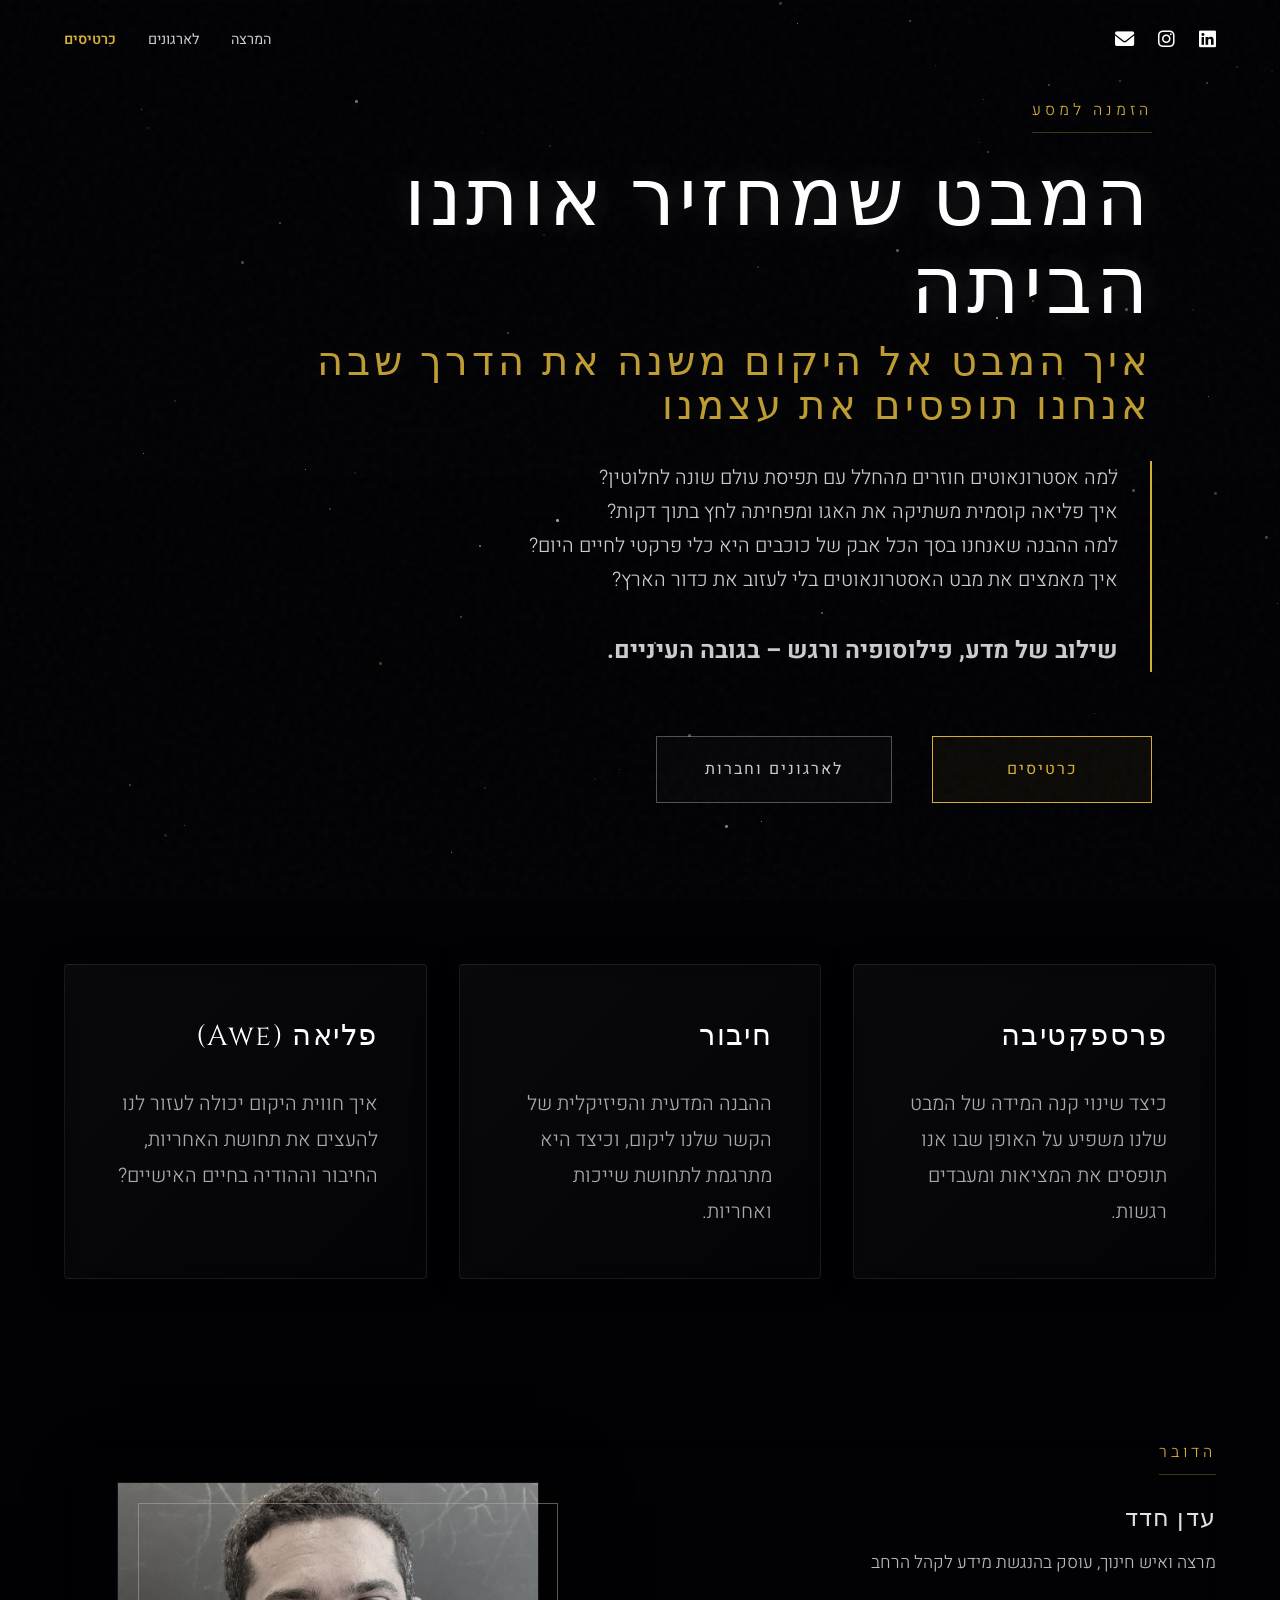
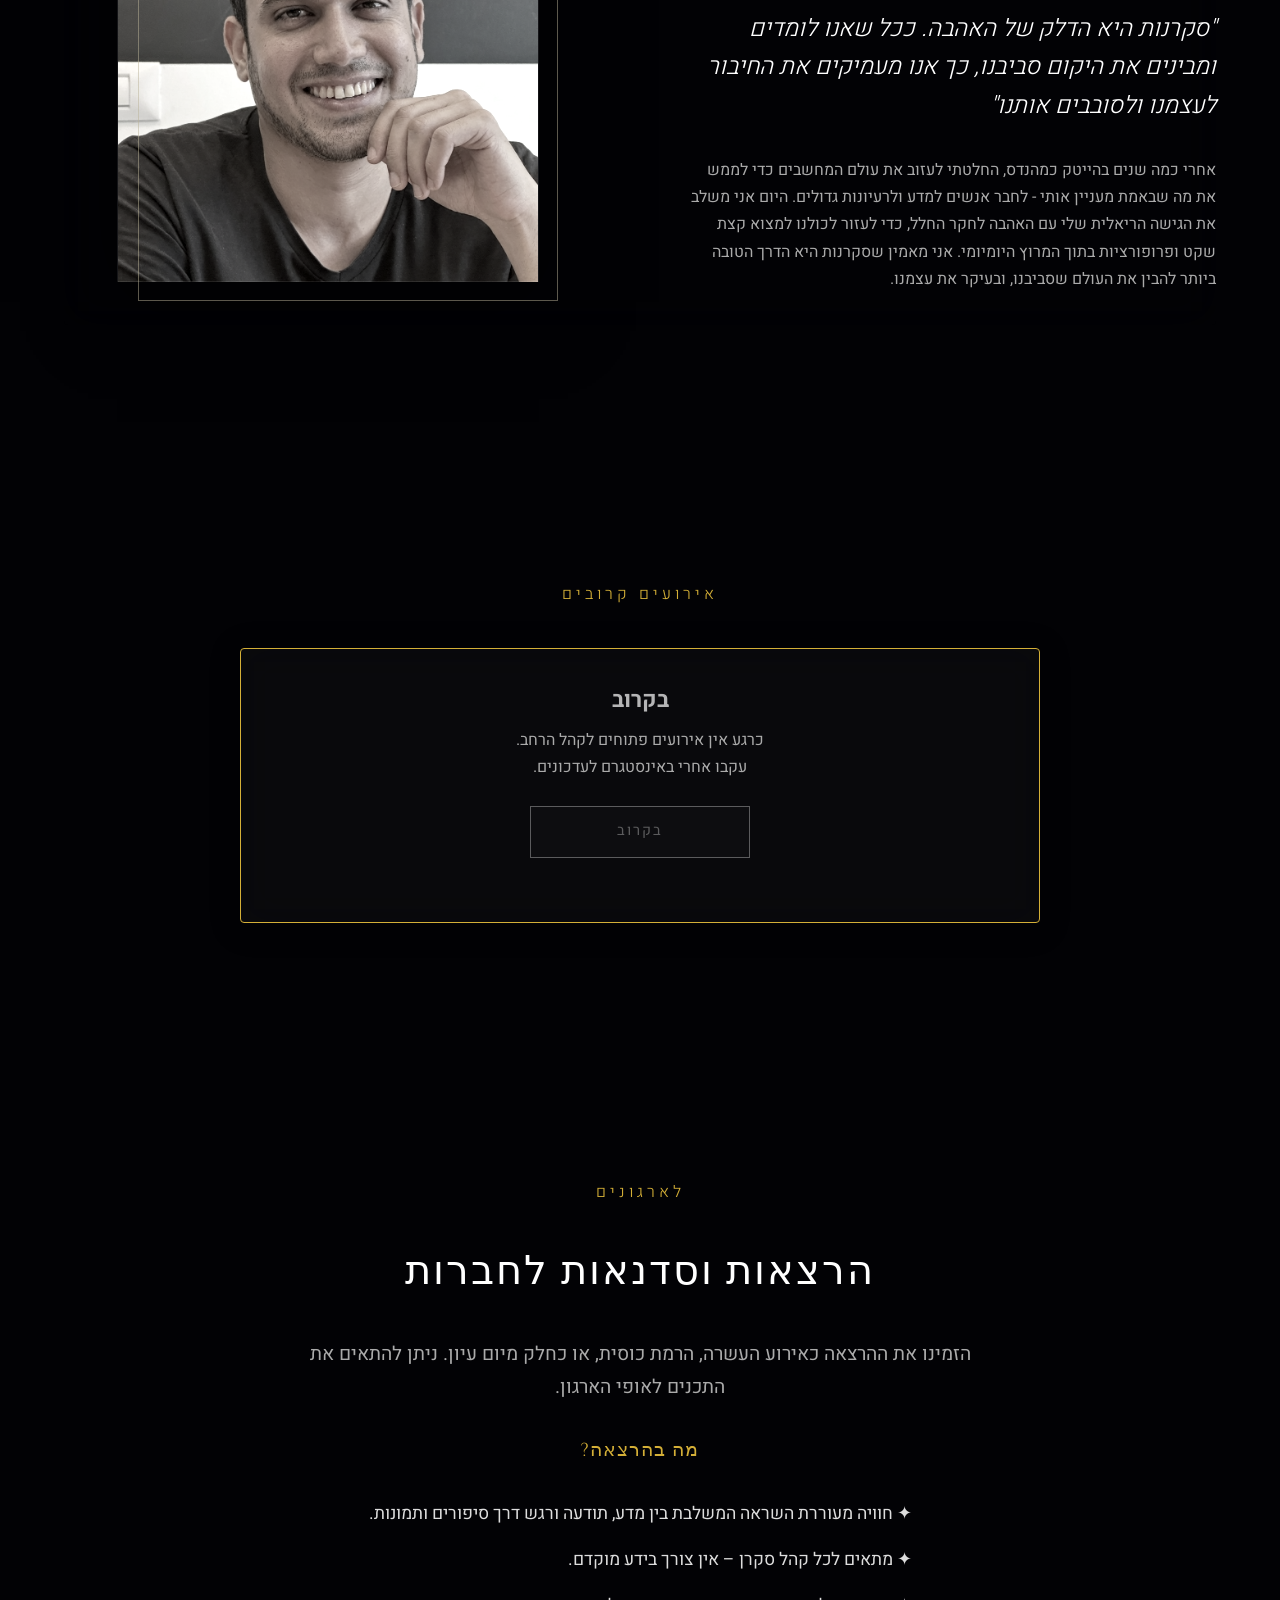
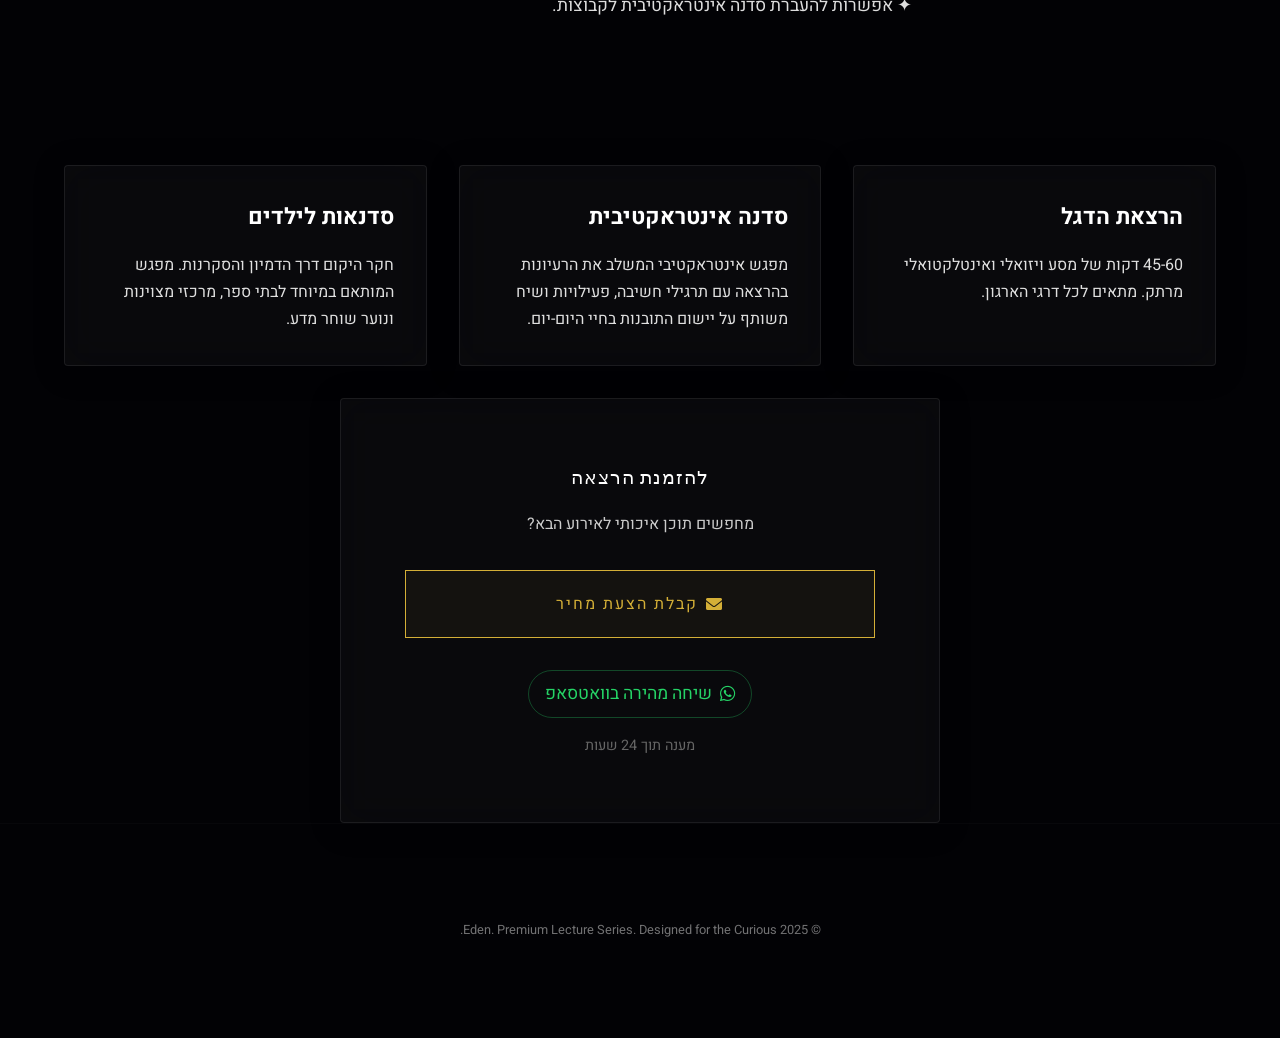
==== index.html @ 157f0e7b "Remove unused staggered animation CSS" ====
<!DOCTYPE html>
<html lang="he" dir="rtl">

<head>
    <meta charset="UTF-8">
    <meta name="viewport" content="width=device-width, initial-scale=1.0">
    <meta name="description"
        content="המבט שמחזיר אותנו הביתה - הרצאה סוחפת מאת עדן חדד המשלבת אסטרופיזיקה, פילוסופיה, פסיכולוגיה ורגש. מסע לתוך המבנים הגדולים של היקום להבנת הנפש האנושית.">
    <title>המבט שמחזיר אותנו הביתה | מסע בעקבות הזווית הקוסמית</title>

    <!-- SEO & Social Meta Tags -->
    <meta name="keywords"
        content="אסטרופיזיקה, פילוסופיה, פסיכולוגיה, עדן חדד, הרצאות השראה, סדנאות למנהלים, משמעות, פרספקטיבה, יום עיון, הרצאות לארגונים">
    <meta name="author" content="Eden Hadad">

    <!-- Open Graph / Facebook -->
    <meta property="og:type" content="website">
    <meta property="og:url" content="https://edenhadad.com/">
    <meta property="og:title" content="המבט שמחזיר אותנו הביתה | עדן חדד">
    <meta property="og:description"
        content="הרצאה סוחפת המשלבת אסטרופיזיקה, פילוסופיה ופסיכולוגיה. מסע לתוך המבנים הגדולים של היקום להבנת הנפש האנושית.">
    <meta property="og:image" content="assets/images/speaker_eden_edited.png">
    <meta property="og:locale" content="he_IL">

    <!-- Twitter -->
    <meta property="twitter:card" content="summary_large_image">
    <meta property="twitter:title" content="המבט שמחזיר אותנו הביתה | עדן חדד">
    <meta property="twitter:description" content="הרצאה סוחפת המשלבת אסטרופיזיקה, מאת עדן חדד.">
    <meta property="twitter:image" content="assets/images/speaker_eden_edited.png">

    <link rel="preconnect" href="https://fonts.googleapis.com">
    <link rel="preconnect" href="https://fonts.gstatic.com" crossorigin>
    <link
        href="https://fonts.googleapis.com/css2?family=Cinzel:wght@400;600&family=Heebo:wght@100;300;400;700&display=swap"
        rel="stylesheet">
    <link rel="stylesheet" href="https://cdnjs.cloudflare.com/ajax/libs/font-awesome/6.0.0/css/all.min.css">

    <style>
        :root {
            --bg-deep: #020205;
            --glass-bg: rgba(255, 255, 255, 0.03);
            --glass-border: rgba(255, 255, 255, 0.08);
            --text-main: #E0E0E0;
            --accent-gold: #D4AF37;
            --accent-glow: rgba(212, 175, 55, 0.4);
            --blue-glow: rgba(0, 100, 255, 0.1);
        }

        * {
            margin: 0;
            padding: 0;
            box-sizing: border-box;
        }

        html {
            scroll-behavior: smooth;
            max-width: 100%;
            overflow-x: hidden;
        }

        body {
            background-color: var(--bg-deep);
            color: var(--text-main);
            font-family: 'Heebo', sans-serif;
            overflow-x: hidden;
            line-height: 1.7;
            direction: rtl;
            max-width: 100%;
        }

        /* --- IMMERSIVE BACKGROUND & EFFECTS --- */
        #canvas-bg {
            position: fixed;
            top: 0;
            left: 0;
            width: 100%;
            height: 100%;
            z-index: -2;
            background: var(--bg-deep);
        }

        .overlay-gradient {
            position: fixed;
            top: 0;
            left: 0;
            width: 100%;
            height: 100%;
            background: linear-gradient(180deg, rgba(0, 0, 0, 0) 0%, rgba(2, 2, 5, 0.95) 100%);
            z-index: -1;
            pointer-events: none;
        }

        .noise-overlay {
            position: fixed;
            top: 0;
            left: 0;
            width: 100%;
            height: 100%;
            pointer-events: none;
            z-index: 1000;
            opacity: 0.03;
            background-image: url("data:image/svg+xml,%3Csvg viewBox='0 0 200 200' xmlns='http://www.w3.org/2000/svg'%3E%3Cfilter id='noiseFilter'%3E%3CfeTurbulence type='fractalNoise' baseFrequency='0.65' numOctaves='3' stitchTiles='stitch'/%3E%3C/filter%3E%3Crect width='100%25' height='100%25' filter='url(%23noiseFilter)'/%3E%3C/svg%3E");
        }

        /* --- TYPOGRAPHY --- */
        h1,
        h2,
        h3 {
            font-family: 'Cinzel', serif;
            font-weight: 400;
            letter-spacing: 0.05em;
        }

        h1 {
            font-size: 5rem;
            line-height: 1.1;
            margin-bottom: 2rem;
            color: #fff;
            text-shadow: 0 0 30px rgba(255, 255, 255, 0.15);
        }

        .subtitle {
            font-family: 'Heebo', sans-serif;
            font-weight: 300;
            letter-spacing: 4px;
            color: var(--accent-gold);
            text-transform: uppercase;
            font-size: 1rem;
            margin-bottom: 1.5rem;
            display: inline-block;
            border-bottom: 1px solid rgba(212, 175, 55, 0.3);
            padding-bottom: 0.5rem;
        }

        /* --- LAYOUT UTILS --- */
        .container {
            max-width: 1400px;
            margin: 0 auto;
            padding: 0 4rem;
        }

        section {
            padding: 8rem 0;
            position: relative;
        }

        /* --- ANIMATIONS --- */
        .reveal {
            opacity: 0;
            transform: translateY(50px);
            transition: all 1s cubic-bezier(0.16, 1, 0.3, 1);
        }

        .reveal.active {
            opacity: 1;
            transform: translateY(0);
        }

        /* --- GLASSMORPHISM COMPONENTS --- */
        .glass-card {
            background: var(--glass-bg);
            backdrop-filter: blur(20px);
            -webkit-backdrop-filter: blur(20px);
            border: 1px solid var(--glass-border);
            border-radius: 4px;
            padding: 4rem;
            box-shadow: 0 4px 30px rgba(0, 0, 0, 0.3);
            transition: transform 0.6s cubic-bezier(0.16, 1, 0.3, 1), box-shadow 0.6s ease;
        }

        .glass-card:hover {
            transform: translateY(-5px);
            box-shadow: 0 20px 60px rgba(0, 0, 0, 0.5);
            border-color: rgba(255, 255, 255, 0.2);
        }

        /* --- HERO SECTION --- */
        header {
            height: 100vh;
            display: flex;
            align-items: center;
            justify-content: flex-start;
            position: relative;
        }

        .hero-content {
            max-width: 900px;
            z-index: 2;
            padding-right: 4rem;
            opacity: 0;
            animation: heroReveal 2s cubic-bezier(0.16, 1, 0.3, 1) forwards 0.5s;
        }

        .hero-desc {
            font-size: 1.25rem;
            font-weight: 300;
            color: #ccc;
            margin-bottom: 4rem;
            max-width: 700px;
            border-right: 2px solid var(--accent-gold);
            padding-right: 2rem;
        }

        .btn-glow {
            padding: 1.2rem 3rem;
            background: rgba(212, 175, 55, 0.05);
            border: 1px solid var(--accent-gold);
            color: var(--accent-gold);
            font-size: 1rem;
            text-transform: uppercase;
            letter-spacing: 2px;
            cursor: pointer;
            text-decoration: none;
            transition: all 0.4s ease;
            position: relative;
            overflow: hidden;
            display: inline-flex;
            align-items: center;
            justify-content: center;
            min-width: 220px;
            text-align: center;
            margin-left: 1rem;
        }

        .btn-glow:last-child {
            margin-left: 0;
        }

        .btn-glow::before {
            content: '';
            position: absolute;
            top: 0;
            left: -100%;
            width: 100%;
            height: 100%;
            background: linear-gradient(90deg, transparent, rgba(212, 175, 55, 0.4), transparent);
            transition: 0.5s;
        }

        .btn-glow:hover::before {
            left: 100%;
        }

        .btn-glow:hover {
            box-shadow: 0 0 30px var(--accent-glow);
            background: rgba(212, 175, 55, 0.15);
            color: #fff;
        }

        .btn-secondary {
            border-color: rgba(255, 255, 255, 0.3);
            color: #ccc;
            background: rgba(255, 255, 255, 0.02);
        }

        .btn-secondary:hover {
            border-color: #fff;
            box-shadow: 0 0 30px rgba(255, 255, 255, 0.2);
            background: rgba(255, 255, 255, 0.08);
        }

        .hero-actions {
            display: flex;
            gap: 1.5rem;
            margin-top: 2rem;
            flex-wrap: wrap;
        }

        /* --- CONCEPT SECTION --- */
        .concept-grid {
            display: grid;
            grid-template-columns: repeat(3, 1fr);
            gap: 4rem;
            margin-top: 4rem;
        }

        .concept-card {
            background: linear-gradient(135deg, rgba(255, 255, 255, 0.03), rgba(255, 255, 255, 0.01));
            border-top: 1px solid rgba(255, 255, 255, 0.1);
            padding: 3rem;
            position: relative;
        }

        .concept-card h3 {
            font-size: 1.8rem;
            margin-bottom: 1.5rem;
            color: #fff;
        }

        .concept-card p {
            font-size: 1.25rem;
            color: #aaa;
            font-weight: 300;
            line-height: 1.8;
        }

        .concept-num {
            position: absolute;
            top: -2rem;
            right: 2rem;
            font-family: 'Cinzel', serif;
            font-size: 4rem;
            color: rgba(255, 255, 255, 0.05);
        }

        /* --- SPEAKER SECTION --- */
        .speaker-editorial {
            display: grid;
            grid-template-columns: 1fr 1fr;
            gap: 6rem;
            align-items: center;
        }



        .speaker-bio-highlight {
            font-size: 1.5rem;
            font-weight: 300;
            color: #fff;
            margin-bottom: 2rem;
            line-height: 1.6;
            font-style: italic;
        }

        .speaker-image-frame {
            height: 400px;
            width: 80%;
            margin: 0 auto;
            background: url('assets/images/speaker_eden.jpg') top center/cover no-repeat;
            border: 1px solid var(--glass-border);
            position: relative;
            box-shadow: 0 20px 80px rgba(0, 0, 0, 0.6);
            filter: grayscale(80%) contrast(110%);
            transition: filter 0.5s ease;
        }

        .speaker-image-frame:hover {
            filter: grayscale(0%) contrast(100%);
        }

        /* Overlay frame for speaker */
        .speaker-image-frame::after {
            content: '';
            position: absolute;
            top: 20px;
            left: 20px;
            right: -20px;
            bottom: -20px;
            border: 1px solid var(--accent-gold);
            z-index: -1;
            opacity: 0.5;
            transition: all 0.5s ease;
        }

        .speaker-image-frame:hover::after {
            top: 10px;
            left: 10px;
            right: -10px;
            bottom: -10px;
            opacity: 1;
        }

        /* --- TICKETS --- */
        .ticket-row {
            display: flex;
            justify-content: space-between;
            align-items: center;
            padding: 2rem 0;
            border-bottom: 1px solid rgba(255, 255, 255, 0.05);
            transition: 0.3s;
        }

        .ticket-row:hover {
            background: rgba(255, 255, 255, 0.02);
            padding-right: 2rem;
        }

        .ticket-label {
            font-size: 0.9rem;
            color: #aaa;
            text-transform: uppercase;
            letter-spacing: 2px;
            cursor: pointer;
        }

        .ticket-value {
            font-size: 1.5rem;
            color: #fff;
            font-family: 'Cinzel', serif;
        }

        .whatsapp-link {
            color: #25D366;
            font-size: 1.1rem;
            text-decoration: none;
            display: inline-flex;
            align-items: center;
            gap: 0.5rem;
            margin-top: 1rem;
            padding: 0.5rem 1rem;
            border: 1px solid rgba(37, 211, 102, 0.3);
            border-radius: 50px;
            transition: 0.3s;
        }

        .whatsapp-link:hover {
            background: rgba(37, 211, 102, 0.1);
            border-color: #25D366;
        }

        /* --- FOOTER --- */
        footer {
            text-align: center;
            padding: 6rem 0;
            opacity: 0.5;
            font-size: 0.8rem;
            border-top: 1px solid rgba(255, 255, 255, 0.05);
        }

        /* --- RESPONSIVE --- */

        /* Tablet */
        @media (max-width: 1024px) {
            h1 {
                font-size: 3.5rem;
            }

            .concept-grid {
                grid-template-columns: repeat(2, 1fr);
                gap: 2rem;
            }

            .speaker-editorial {
                gap: 3rem;
            }
        }

        /* Mobile */
        @media (max-width: 768px) {
            h1 {
                font-size: 2.2rem;
            }

            h2 {
                font-size: 1.5rem;
            }

            h3 {
                font-size: 1.2rem;
            }

            .container {
                padding: 0 1.25rem;
            }

            section {
                padding: 4rem 0;
            }

            .concept-grid {
                grid-template-columns: 1fr;
                gap: 1rem;
            }

            .concept-card {
                padding: 2rem 1.5rem;
            }

            .concept-card p {
                font-size: 1rem;
            }

            .concept-num {
                font-size: 2.5rem;
                top: -1rem;
                right: 1rem;
            }

            .speaker-editorial {
                grid-template-columns: 1fr;
                gap: 1.5rem;
            }

            .speaker-text {
                order: 1;
                text-align: center;
            }

            .speaker-bio-highlight {
                font-size: 1.2rem;
            }

            header {
                justify-content: center;
                text-align: center;
                padding: 1rem;
            }

            .hero-content {
                padding-right: 0;
                text-align: center;
            }

            .hero-desc {
                border-right: none;
                padding-right: 0;
                margin: 0 auto 1.5rem auto;
                font-size: 1.1rem;
            }

            .hero-actions {
                justify-content: center;
            }

            .speaker-image-frame {
                height: 350px;
                margin-top: 1.5rem;
                width: 100%;
            }

            .speaker-image-frame::after {
                right: -10px;
                bottom: -10px;
                top: 10px;
                left: 10px;
            }

            /* Ticket section mobile */
            .ticket-row {
                flex-direction: column;
                align-items: flex-start;
                gap: 1rem;
                text-align: right;
                padding: 1.5rem 0;
            }

            .ticket-row:hover {
                padding-right: 0;
            }

            .ticket-value {
                font-size: 1.2rem;
            }

            /* Buttons touch-friendly */
            .btn-glow {
                padding: 1rem 2rem;
                font-size: 0.9rem;
                min-height: 48px;
                width: 100%;
                text-align: center;
                margin: 0;
            }

            .hero-actions {
                flex-direction: column;
                width: 100%;
            }

            footer {
                padding: 3rem 0;
            }

            #canvas-bg {
                min-width: unset !important;
            }

            /* Navbar Mobile Styles (Single Row, Words Left) */
            #navbar,
            #navbar.nav-scrolled {
                padding: 0.5rem 1rem !important;
                flex-direction: row !important;
                justify-content: space-between !important;
                align-items: center !important;
                height: auto !important;
                gap: 0.5rem !important;
            }

            .social-nav {
                display: flex;
                justify-content: flex-start !important;
                /* Right in RTL */
                padding-right: 0 !important;
                width: auto !important;
                gap: 0.8rem !important;
                margin-bottom: 0;
            }

            .social-nav a {
                font-size: 1rem !important;
            }

            .nav-links {
                display: flex;
                justify-content: flex-end !important;
                /* Left in RTL */
                width: auto !important;
                gap: 0.8rem !important;
            }

            .nav-links a {
                font-size: 0.85rem !important;
            }
        }

        /* Small mobile */
        @media (max-width: 480px) {
            h1 {
                font-size: 1.8rem;
            }

            .container {
                padding: 0 1rem;
            }

            .concept-card {
                padding: 1.5rem 1rem;
            }

            .speaker-image-frame {
                height: 280px;
            }
        }

        @keyframes heroReveal {
            from {
                opacity: 0;
                transform: translateY(30px);
            }

            to {
                opacity: 1;
                transform: translateY(0);
            }
        }
    </style>
</head>

<body>
    <div id="canvas-bg"></div>
    <div class="overlay-gradient"></div>
    <div class="noise-overlay"></div>

    <nav id="navbar"
        style="position: fixed; top: 0; left: 0; width: 100%; padding: 1.5rem 4rem; z-index: 1000; transition: 0.4s; display: flex; justify-content: space-between; align-items: center;">
        <div class="social-nav" style="display: flex; gap: 1.5rem;">
            <a href="https://www.linkedin.com/in/eden-hadad-70/" target="_blank"
                style="color: #fff; font-size: 1.2rem; transition: 0.3s;"><i class="fab fa-linkedin"></i></a>
            <a href="https://www.instagram.com/eden_hadad70/" target="_blank"
                style="color: #fff; font-size: 1.2rem; transition: 0.3s;"><i class="fab fa-instagram"></i></a>
            <a href="mailto:edenhadad70@gmail.com" style="color: #fff; font-size: 1.2rem; transition: 0.3s;"><i
                    class="fas fa-envelope"></i></a>
        </div>
        <div class="nav-links" style="display: flex; gap: 2rem;">
            <a href="#speaker"
                style="color: #ccc; text-decoration: none; font-size: 0.9rem; transition: 0.3s;">המרצה</a>
            <a href="#business"
                style="color: #ccc; text-decoration: none; font-size: 0.9rem; transition: 0.3s;">לארגונים</a>
            <a href="#tickets"
                style="color: var(--accent-gold); text-decoration: none; font-size: 0.9rem; font-weight: 600; transition: 0.3s;">כרטיסים</a>
        </div>
    </nav>
    <style>
        .nav-scrolled {
            background: rgba(2, 2, 5, 0.9);
            backdrop-filter: blur(10px);
            padding: 1rem 4rem !important;
            border-bottom: 1px solid rgba(255, 255, 255, 0.05);
        }

        nav a:hover {
            color: #fff !important;
        }
    </style>

    <div id="particles"
        style="position: fixed; top: 0; left: 0; width: 100vw; height: 100vh; pointer-events: none; z-index: -1;"></div>

    <div class="container">
        <header>
            <div class="hero-content">
                <span class="subtitle reveal">הזמנה למסע</span>
                <h1 class="reveal" style="transition-delay: 0.2s;">המבט שמחזיר אותנו הביתה<br>
                    <span
                        style="font-size: 0.5em; display:block; margin-top: 0.5rem; color: var(--accent-gold); opacity: 0.9;">
                        איך המבט אל היקום משנה את הדרך שבה אנחנו תופסים את עצמנו
                    </span>
                </h1>
                <p class="hero-desc reveal" style="transition-delay: 0.4s;">
                    למה אסטרונאוטים חוזרים מהחלל עם תפיסת עולם שונה לחלוטין?<br>
                    איך פליאה קוסמית משתיקה את האגו ומפחיתה לחץ בתוך דקות?<br>
                    למה ההבנה שאנחנו בסך הכל אבק של כוכבים היא כלי פרקטי לחיים היום?<br>
                    איך מאמצים את מבט האסטרונאוטים בלי לעזוב את כדור הארץ?
                    <br><br>
                    <strong style="font-size: 1.2em;">שילוב של מדע, פילוסופיה ורגש – בגובה העיניים.</strong>
                </p>
                <div class="hero-actions reveal" style="transition-delay: 0.6s;">
                    <a href="#tickets" class="btn-glow">
                        <span style="display: block;">כרטיסים</span>
                    </a>
                    <a href="#business" class="btn-glow btn-secondary">
                        <span style="display: block;">לארגונים וחברות</span>
                    </a>
                </div>
            </div>
        </header>

        <!-- SOCIAL PROOF SECTION (Hidden) -->
        <div class="reveal"
            style="display: none; text-align: center; margin-bottom: 2rem; opacity: 0.6; margin-top: -1rem;">
            <p
                style="font-size: 0.9rem; letter-spacing: 2px; text-transform: uppercase; margin-bottom: 1.5rem; color: #888;">
                ההרצאה נבחרה ע״י הארגונים המובילים בישראל
            </p>
            <div style="display: flex; justify-content: center; gap: 3rem; flex-wrap: wrap; filter: grayscale(100%);">
                <!-- Placeholders for logos -->
                <span style="font-family: 'Cinzel'; font-size: 1.5rem; color: #666;">GOOGLE</span>
                <span style="font-family: 'Cinzel'; font-size: 1.5rem; color: #666;">MICROSOFT</span>
                <span style="font-family: 'Cinzel'; font-size: 1.5rem; color: #666;">INTEL</span>
                <span style="font-family: 'Cinzel'; font-size: 1.5rem; color: #666;">WEIZMANN INST.</span>
            </div>
        </div>

        <div class="concept-grid reveal" style="gap: 2rem; margin-bottom: 2rem; text-align: right;">
            <div class="concept-card glass-card">
                <h3>פרספקטיבה</h3>
                <p>כיצד שינוי קנה המידה של המבט שלנו משפיע על האופן שבו אנו תופסים את המציאות ומעבדים רגשות.</p>
            </div>
            <div class="concept-card glass-card" style="transition-delay: 0.2s;">
                <h3>חיבור</h3>
                <p>ההבנה המדעית והפיזיקלית של הקשר שלנו ליקום, וכיצד היא מתרגמת לתחושת שייכות ואחריות.</p>
            </div>
            <div class="concept-card glass-card" style="transition-delay: 0.4s;">
                <h3>פליאה (Awe)</h3>
                <p>איך חווית היקום יכולה לעזור לנו להעצים את תחושת האחריות, החיבור וההודיה בחיים האישיים?</p>
            </div>
        </div>

        <section id="speaker">
            <div class="speaker-editorial glass-card reveal"
                style="padding: 0; background: transparent; border: none; box-shadow: none;">
                <div class="speaker-text">
                    <span class="subtitle">הדובר</span>
                    <h2>עדן חדד</h2>
                    <p
                        style="color: #bbb; font-size: 1.1rem; margin-top: 0.5rem; margin-bottom: 2rem; font-weight: 300;">
                        מרצה ואיש חינוך, עוסק בהנגשת מידע לקהל הרחב</p>
                    <p class="speaker-bio-highlight">
                        "סקרנות היא הדלק של האהבה. ככל שאנו לומדים ומבינים את היקום סביבנו, כך אנו מעמיקים את החיבור
                        לעצמנו ולסובבים אותנו"
                    </p>
                    <p style="color: #aaa; margin-bottom: 2rem;">
                        אחרי כמה שנים בהייטק כמהנדס, החלטתי לעזוב את עולם המחשבים כדי לממש את מה שבאמת מעניין אותי -
                        לחבר אנשים למדע ולרעיונות גדולים.

                        היום אני משלב את הגישה הריאלית שלי עם האהבה לחקר החלל, כדי לעזור לכולנו למצוא קצת שקט
                        ופרופורציות בתוך המרוץ היומיומי. אני מאמין שסקרנות היא הדרך הטובה ביותר להבין את העולם שסביבנו,
                        ובעיקר את עצמנו.
                    </p>
                </div>
                <div class="speaker-image-frame reveal"
                    style="background-image: url('assets/images/speaker_eden_edited.png');"></div>
            </div>
        </section>

        <section id="tickets">
            <div style="max-width: 800px; margin: 0 auto;">
                <h2 class="subtitle reveal"
                    style="text-align: center; display: block; border: none; margin-bottom: 2rem;">אירועים קרובים</h2>

                <div class="glass-card reveal" style="padding: 2rem; border-color: var(--accent-gold);">
                    <!-- Event Payload -->
                    <div style="margin-bottom: 2rem; text-align: center;">
                        <h4 style="color: #fff; font-size: 1.4rem; margin-bottom: 0.5rem; opacity: 0.7;">בקרוב</h4>
                        <p style="color: #aaa; font-size: 1rem; margin-bottom: 1.5rem;">
                            כרגע אין אירועים פתוחים לקהל הרחב.
                            <br>עקבו אחרי באינסטגרם לעדכונים.
                        </p>
                        <div class="btn-glow"
                            style="font-size: 0.9rem; padding: 0.8rem 2.5rem; margin: 0; opacity: 0.5; cursor: not-allowed; filter: grayscale(1);">
                            בקרוב
                        </div>
                    </div>
                </div>
            </div>
        </section>

        <section id="business">
            <div style="max-width: 900px; margin: 0 auto; text-align: center;">
                <h2 class="subtitle reveal" style="display: inline-block; border: none;">לארגונים</h2>
                <h3 class="reveal" style="color: #fff; font-size: 2.5rem; margin-bottom: 2rem;">הרצאות וסדנאות לחברות
                </h3>
                <p class="reveal"
                    style="color: #aaa; font-size: 1.2rem; margin-bottom: 2rem; max-width: 700px; margin-left: auto; margin-right: auto;">
                    הזמינו את ההרצאה כאירוע העשרה, הרמת כוסית, או כחלק מיום עיון.
                    ניתן להתאים את התכנים לאופי הארגון.
                </p>

                <div class="reveal"
                    style="margin-top: 1.5rem; text-align: center; max-width: 800px; margin-left: auto; margin-right: auto;">
                    <h3 style="color: var(--accent-gold); margin-bottom: 2rem;">מה בהרצאה?</h3>
                    <ul style="list-style: none; text-align: right; display: inline-block;">
                        <li style="margin-bottom: 1rem; font-size: 1.1rem; color: #ddd;">✦ חוויה מעוררת השראה המשלבת
                            בין מדע, תודעה ורגש דרך סיפורים ותמונות.</li>
                        <li style="margin-bottom: 1rem; font-size: 1.1rem; color: #ddd;">✦ מתאים לכל קהל סקרן – אין
                            צורך בידע מוקדם.</li>
                        <li style="margin-bottom: 1rem; font-size: 1.1rem; color: #ddd;">✦ אפשרות להעברת סדנה
                            אינטראקטיבית לקבוצות.</li>
                    </ul>
                </div>
        </section>

        <div class="concept-grid reveal" style="margin-top: 0; gap: 2rem; text-align: right;">
            <div class="glass-card" style="padding: 2rem;">
                <h4 style="color: #fff; font-size: 1.4rem; margin-bottom: 1rem;">הרצאת הדגל</h4>
                <p style="font-size: 1rem;">45-60 דקות של מסע ויזואלי ואינטלקטואלי מרתק. מתאים לכל דרגי הארגון.
                </p>
            </div>
            <div class="glass-card" style="padding: 2rem;">
                <h4 style="color: #fff; font-size: 1.4rem; margin-bottom: 1rem;">סדנה אינטראקטיבית</h4>
                <p style="font-size: 1rem;">מפגש אינטראקטיבי המשלב את הרעיונות בהרצאה עם תרגילי חשיבה, פעילויות ושיח
                    משותף על יישום התובנות בחיי היום-יום.</p>
            </div>
            <div class="glass-card" style="padding: 2rem;">
                <h4 style="color: #fff; font-size: 1.4rem; margin-bottom: 1rem;">סדנאות לילדים</h4>
                <p style="font-size: 1rem;">חקר היקום דרך הדמיון והסקרנות. מפגש המותאם במיוחד לבתי ספר, מרכזי
                    מצוינות ונוער שוחר מדע.</p>
            </div>
        </div>

        <div class="contact-grid reveal"
            style="margin-top: 2rem; display: grid; grid-template-columns: 1fr; gap: 3rem; max-width: 600px; margin-left: auto; margin-right: auto;">
            <div class="glass-card contact-box" style="text-align: center;">
                <h3 style="color: #fff; margin-bottom: 1rem;">להזמנת הרצאה</h3>
                <p style="margin-bottom: 2rem; color: #ccc;">מחפשים תוכן איכותי לאירוע הבא?</p>
                <a href="mailto:edenhadad70@gmail.com?subject=%D7%94%D7%A6%D7%A2%D7%AA%20%D7%9E%D7%97%D7%99%D7%A8%20%D7%9C%D7%94%D7%A8%D7%A6%D7%90%D7%94&body=%D7%94%D7%99%D7%99%20%D7%A2%D7%93%D7%9F%2C%20%D7%90%D7%A9%D7%9E%D7%97%20%D7%9C%D7%A9%D7%9E%D7%95%D7%A2%20%D7%A4%D7%A8%D7%98%D7%99%D7%9D%20%D7%A0%D7%95%D7%A1%D7%A4%D7%99%D7%9D%20%D7%A2%D7%9C%20%D7%94%D7%94%D7%A8%D7%A6%D7%90%D7%94%20%D7%95%D7%9C%D7%91%D7%93%D7%95%D7%A7%20%D7%94%D7%AA%D7%90%D7%9E%D7%94%20%D7%9C%D7%90%D7%99%D7%A8%D7%95%D7%A2%20%D7%A9%D7%90%D7%A0%D7%97%D7%A0%D7%95%20%D7%9E%D7%AA%D7%9B%D7%A0%D7%A0%D7%99%D7%9D."
                    class="btn-glow" style="width: 100%; margin-bottom: 1rem; margin-left: 0;">
                    <i class="fas fa-envelope" style="margin-left: 0.5rem;"></i> קבלת הצעת מחיר
                </a>
                <br>
                <a href="https://wa.me/972549451235" class="whatsapp-link">
                    <i class="fab fa-whatsapp"></i> שיחה מהירה בוואטסאפ
                </a>
                <p style="margin-top: 1rem; font-size: 0.9rem; color: #666;">מענה תוך 24 שעות</p>
            </div>
        </div>
    </div>
    </section>

    <footer>
        &copy; 2025 Eden. Premium Lecture Series. Designed for the Curious.
    </footer>
    </div>

    <script>
        // --- SCROLL ANIMATIONS ---
        const observerOptions = {
            threshold: 0.1,
            rootMargin: "0px"
        };

        const observer = new IntersectionObserver((entries) => {
            entries.forEach(entry => {
                if (entry.isIntersecting) {
                    entry.target.classList.add('active');
                }
            });
        }, observerOptions);

        document.querySelectorAll('.reveal').forEach(el => observer.observe(el));

        // --- OPTIMIZED PARTICLES (Performance Fix) ---
        const particlesContainer = document.getElementById('particles');
        const particleCount = 60; // Reduced slighty for mobile performance

        const particles = [];

        for (let i = 0; i < particleCount; i++) {
            const particle = document.createElement('div');
            const size = Math.random() * 2 + 1;

            // Set initial styles
            Object.assign(particle.style, {
                width: size + 'px',
                height: size + 'px',
                background: Math.random() > 0.9 ? 'rgba(212, 175, 55, 0.8)' : 'rgba(255, 255, 255, 0.8)',
                position: 'absolute',
                left: Math.random() * 100 + '%',
                top: Math.random() * 100 + '%',
                opacity: Math.random() * 0.7 + 0.1,
                borderRadius: '50%',
                willChange: 'transform, opacity'
            });

            particlesContainer.appendChild(particle);

            // Store physics state
            particles.push({
                el: particle,
                y: parseFloat(particle.style.top),
                speed: Math.random() * 0.05 + 0.02, // Slower, smoother
                opacity: parseFloat(particle.style.opacity),
                opacitySpeed: (Math.random() - 0.5) * 0.005
            });
        }

        // Single Animation Loop (Performance optimized)
        function animateParticles() {
            particles.forEach(p => {
                // Move up
                p.y -= p.speed;
                if (p.y < -5) p.y = 105;
                p.el.style.top = p.y + '%';

                // Twinkle
                p.opacity += p.opacitySpeed;
                if (p.opacity > 0.8 || p.opacity < 0.1) p.opacitySpeed *= -1;
                p.el.style.opacity = p.opacity;
            });
            requestAnimationFrame(animateParticles);
        }

        requestAnimationFrame(animateParticles);
    </script>
    <!-- Structured Data (Schema.org) -->
    <script type="application/ld+json">
    {
      "@context": "https://schema.org",
      "@type": "Event",
      "name": "המבט שמחזיר אותנו הביתה - הרצאה",
      "startDate": "2025-02-15T20:30",
      "eventStatus": "https://schema.org/EventScheduled",
      "eventAttendanceMode": "https://schema.org/OfflineEventAttendanceMode",
      "location": {
        "@type": "Place",
        "name": "בית קפה קיוסקו",
        "address": {
          "@type": "PostalAddress",
          "streetAddress": "ידידיה פרנקל 31",
          "addressLocality": "Tel Aviv",
          "addressCountry": "IL"
        }
      },
      "image": [
        "assets/images/speaker_eden_edited.png"
      ],
      "description": "מסע ויזואלי סוחף שיצית בכם מחדש את הסקרנות הילדית. שילוב של מדע, פילוסופיה ורגש – בגובה העיניים.",
      "performer": {
        "@type": "Person",
        "name": "Eden Hadad"
      },
      "offers": {
        "@type": "Offer",
        "url": "https://example.com/tickets",
        "price": "0",
        "priceCurrency": "ILS",
        "availability": "https://schema.org/InStock"
      }
    }
    </script>
</body>

</html>
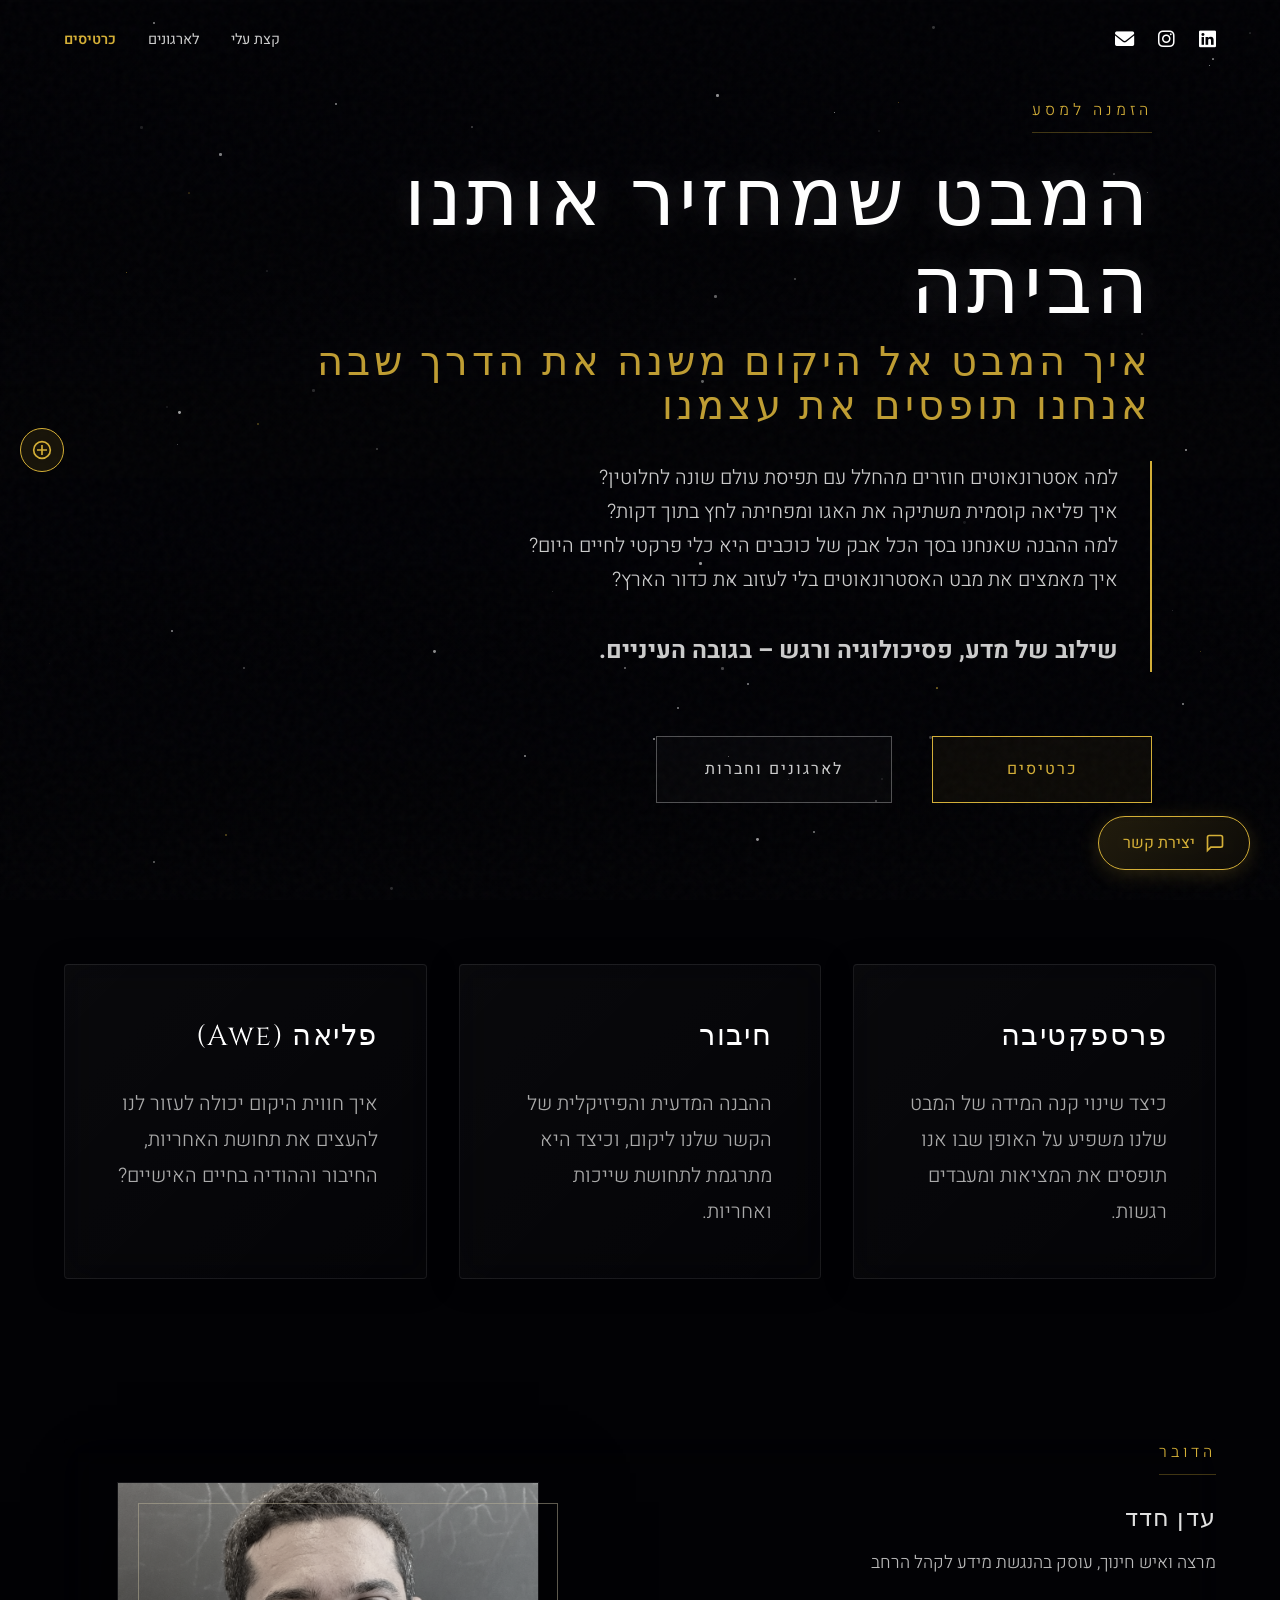
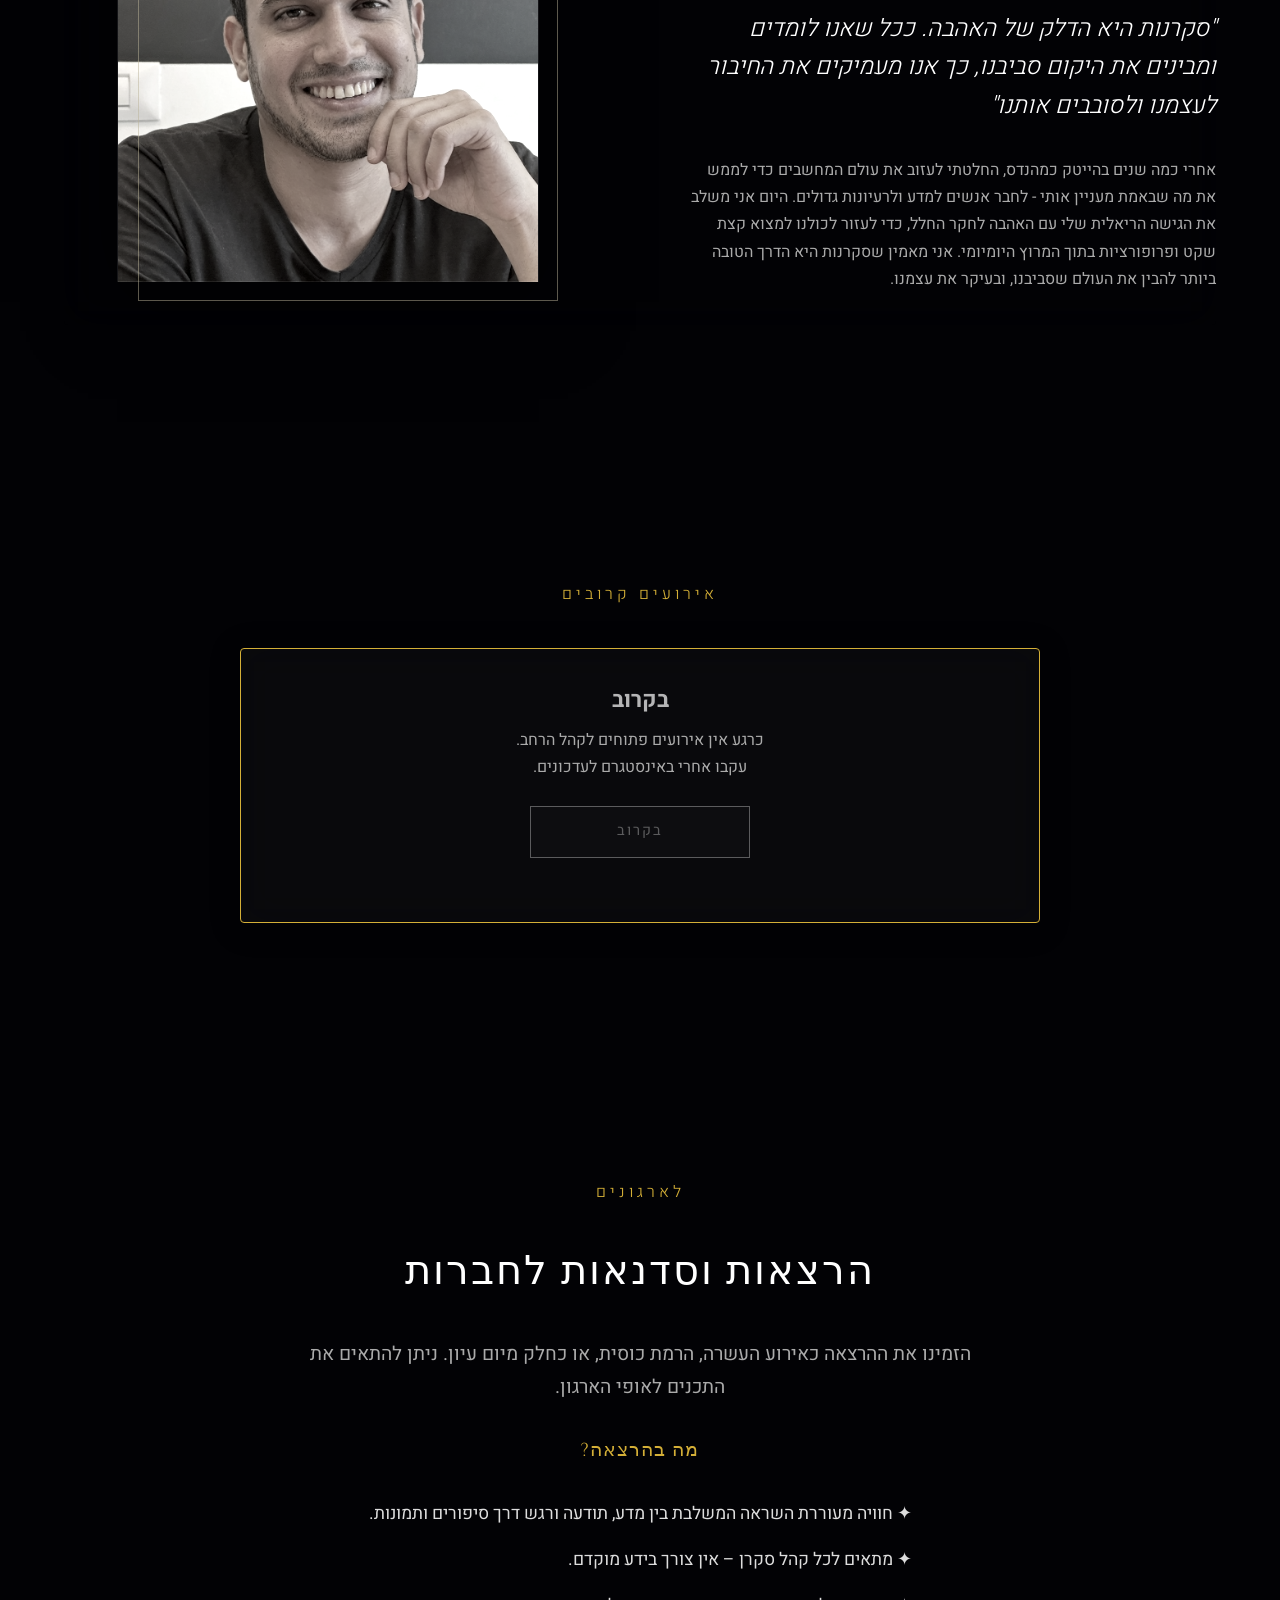
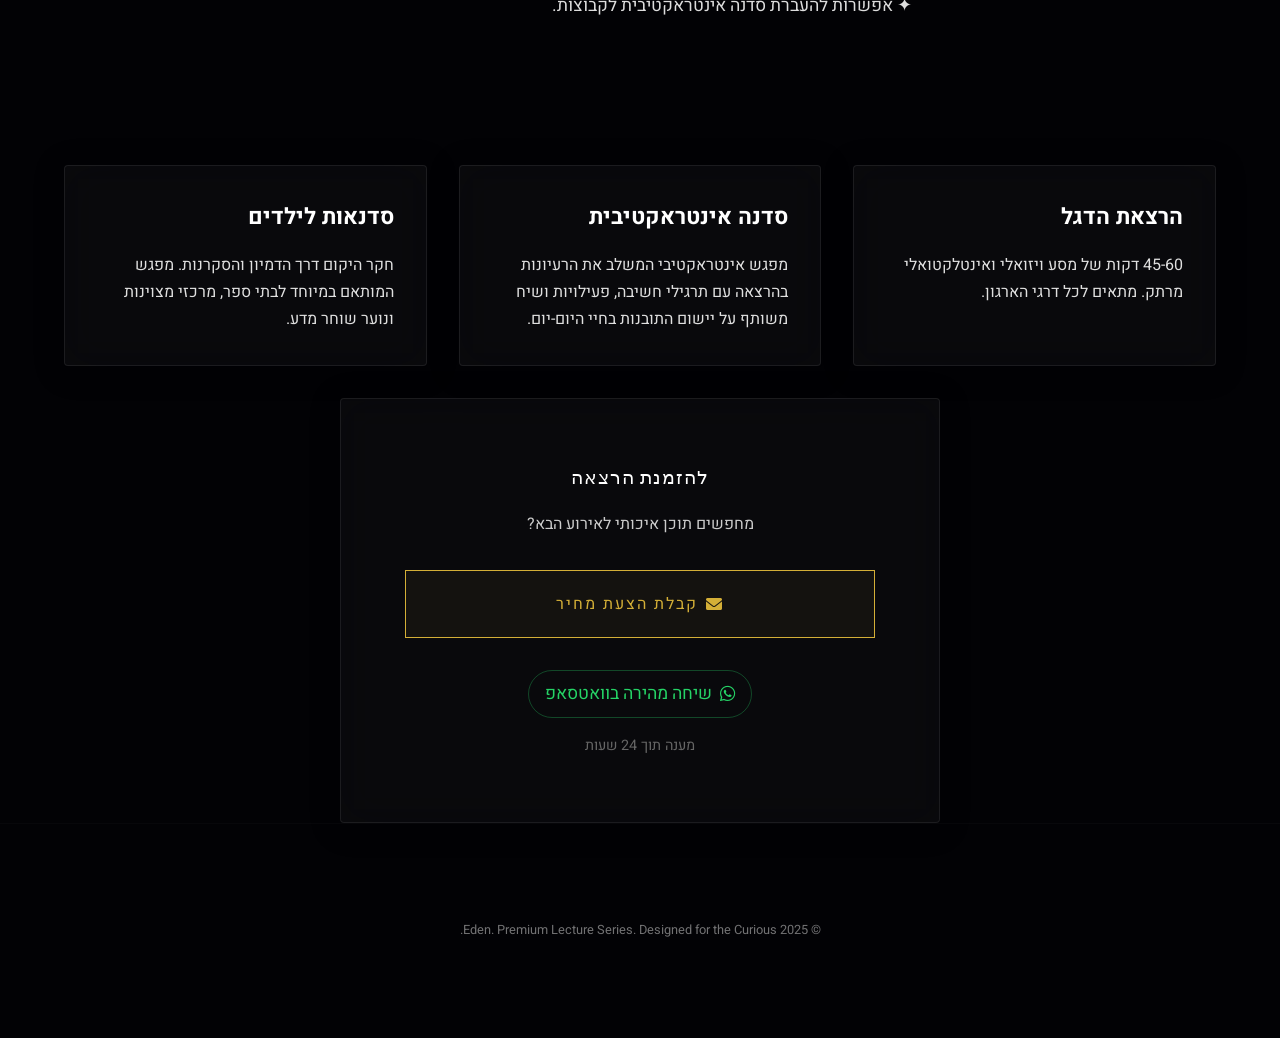
==== commit dd112c8c: "Fix lead form width and add WhatsApp group join option" ====
--- a/index.html
+++ b/index.html
@@ -637,6 +637,417 @@
 </head>
 
 <body>
+    <!-- Accessibility Toolbar -->
+    <div id="accessibility-toolbar" role="region" aria-label="כלי נגישות">
+        <button id="a11y-toggle" aria-label="פתח תפריט נגישות" aria-expanded="false">
+            <svg width="20" height="20" viewBox="0 0 24 24" fill="none" stroke="currentColor" stroke-width="2">
+                <circle cx="12" cy="12" r="10" />
+                <path d="M12 6v6m0 0v6m0-6h6m-6 0H6" />
+            </svg>
+        </button>
+        <div id="a11y-panel" class="a11y-panel" hidden>
+            <button class="a11y-btn" id="font-increase" aria-label="הגדל גופן">
+                <span>א+</span>
+            </button>
+            <button class="a11y-btn" id="font-decrease" aria-label="הקטן גופן">
+                <span>א-</span>
+            </button>
+            <button class="a11y-btn" id="high-contrast" aria-label="ניגודיות גבוהה">
+                <svg width="18" height="18" viewBox="0 0 24 24" fill="currentColor">
+                    <circle cx="12" cy="12" r="10" />
+                    <path d="M12 2v20" stroke="white" stroke-width="2" />
+                </svg>
+            </button>
+            <button class="a11y-btn" id="reset-a11y" aria-label="אפס הגדרות">
+                <svg width="18" height="18" viewBox="0 0 24 24" fill="none" stroke="currentColor" stroke-width="2">
+                    <path d="M3 12a9 9 0 0 1 9-9 9.75 9.75 0 0 1 6.74 2.74L21 8" />
+                    <path d="M21 3v5h-5" />
+                </svg>
+            </button>
+        </div>
+    </div>
+
+    <!-- Sticky Lead Form -->
+    <div id="lead-form-container" class="lead-form-collapsed">
+        <button id="lead-form-toggle" aria-label="פתח טופס יצירת קשר" aria-expanded="false">
+            <svg width="20" height="20" viewBox="0 0 24 24" fill="none" stroke="currentColor" stroke-width="2">
+                <path d="M21 15a2 2 0 0 1-2 2H7l-4 4V5a2 2 0 0 1 2-2h14a2 2 0 0 1 2 2z" />
+            </svg>
+            <span>יצירת קשר</span>
+        </button>
+        <div id="lead-form-content" class="lead-form-content" hidden>
+            <h3>נשמח לשמוע ממך</h3>
+            <form id="lead-form" aria-label="טופס יצירת קשר">
+                <div class="form-group">
+                    <input type="text" id="lead-name" name="name" required placeholder="שם מלא" aria-label="שם מלא">
+                </div>
+                <div class="form-group">
+                    <input type="email" id="lead-email" name="email" required placeholder="אימייל" aria-label="אימייל">
+                </div>
+                <div class="form-group">
+                    <input type="tel" id="lead-phone" name="phone" placeholder="טלפון (אופציונלי)"
+                        aria-label="מספר טלפון">
+                </div>
+                <div class="form-group">
+                    <textarea id="lead-message" name="message" rows="3" placeholder="הודעה (אופציונלי)"
+                        aria-label="הודעה"></textarea>
+                </div>
+                <button type="submit" class="lead-submit-btn">שלח</button>
+            </form>
+        </div>
+    </div>
+
+    <style>
+        /* Accessibility Toolbar Styles */
+        #accessibility-toolbar {
+            position: fixed;
+            top: 50%;
+            left: 20px;
+            transform: translateY(-50%);
+            z-index: 9999;
+            direction: ltr;
+        }
+
+        #a11y-toggle {
+            background: rgba(212, 175, 55, 0.1);
+            border: 1px solid var(--accent-gold);
+            color: var(--accent-gold);
+            width: 44px;
+            height: 44px;
+            border-radius: 50%;
+            display: flex;
+            align-items: center;
+            justify-content: center;
+            cursor: pointer;
+            transition: all 0.3s ease;
+            backdrop-filter: blur(10px);
+        }
+
+        #a11y-toggle:hover {
+            background: rgba(212, 175, 55, 0.2);
+            box-shadow: 0 0 20px rgba(212, 175, 55, 0.3);
+        }
+
+        .a11y-panel {
+            position: absolute;
+            left: 60px;
+            top: 0;
+            background: rgba(2, 2, 5, 0.95);
+            backdrop-filter: blur(20px);
+            border: 1px solid rgba(255, 255, 255, 0.1);
+            border-radius: 8px;
+            padding: 0.5rem;
+            display: flex;
+            gap: 0.5rem;
+            opacity: 0;
+            transform: translateX(-10px);
+            transition: all 0.3s cubic-bezier(0.16, 1, 0.3, 1);
+            pointer-events: none;
+        }
+
+        .a11y-panel:not([hidden]) {
+            opacity: 1;
+            transform: translateX(0);
+            pointer-events: all;
+        }
+
+        .a11y-btn {
+            background: rgba(255, 255, 255, 0.05);
+            border: 1px solid rgba(255, 255, 255, 0.1);
+            color: #fff;
+            width: 40px;
+            height: 40px;
+            border-radius: 4px;
+            display: flex;
+            align-items: center;
+            justify-content: center;
+            cursor: pointer;
+            transition: all 0.3s ease;
+            font-size: 1rem;
+        }
+
+        .a11y-btn:hover {
+            background: rgba(255, 255, 255, 0.1);
+            border-color: var(--accent-gold);
+            color: var(--accent-gold);
+        }
+
+        .a11y-btn.active {
+            background: rgba(212, 175, 55, 0.2);
+            border-color: var(--accent-gold);
+            color: var(--accent-gold);
+        }
+
+        /* High Contrast Mode */
+        body.high-contrast {
+            --bg-deep: #000;
+            --text-main: #fff;
+            --glass-bg: rgba(255, 255, 255, 0.1);
+        }
+
+        body.high-contrast .glass-card {
+            border: 2px solid #fff;
+        }
+
+        /* Lead Form Styles */
+        #lead-form-container {
+            position: fixed;
+            bottom: 30px;
+            right: 30px;
+            z-index: 9998;
+            max-width: 360px;
+            direction: rtl;
+        }
+
+        #lead-form-toggle {
+            background: linear-gradient(135deg, rgba(212, 175, 55, 0.15), rgba(212, 175, 55, 0.05));
+            border: 1px solid var(--accent-gold);
+            color: var(--accent-gold);
+            padding: 0.875rem 1.5rem;
+            border-radius: 50px;
+            display: flex;
+            align-items: center;
+            gap: 0.625rem;
+            cursor: pointer;
+            font-size: 1rem;
+            font-family: 'Heebo', sans-serif;
+            transition: all 0.4s cubic-bezier(0.16, 1, 0.3, 1);
+            backdrop-filter: blur(10px);
+            box-shadow: 0 4px 20px rgba(212, 175, 55, 0.2);
+        }
+
+        #lead-form-toggle:hover {
+            background: linear-gradient(135deg, rgba(212, 175, 55, 0.25), rgba(212, 175, 55, 0.1));
+            box-shadow: 0 6px 30px rgba(212, 175, 55, 0.35);
+            transform: translateY(-2px);
+        }
+
+        #lead-form-toggle svg {
+            transition: transform 0.3s ease;
+        }
+
+        .lead-form-collapsed #lead-form-toggle[aria-expanded="true"] svg {
+            transform: rotate(180deg);
+        }
+
+        .lead-form-content {
+            position: absolute;
+            bottom: 70px;
+            right: 0;
+            width: 100%;
+            background: rgba(2, 2, 5, 0.98);
+            backdrop-filter: blur(20px);
+            border: 1px solid rgba(212, 175, 55, 0.3);
+            border-radius: 12px;
+            padding: 1.75rem;
+            opacity: 0;
+            transform: translateY(20px);
+            transition: all 0.4s cubic-bezier(0.16, 1, 0.3, 1);
+            pointer-events: none;
+            box-shadow: 0 10px 40px rgba(0, 0, 0, 0.5);
+        }
+
+        .lead-form-content:not([hidden]) {
+            opacity: 1;
+            transform: translateY(0);
+            pointer-events: all;
+        }
+
+        .lead-form-content h3 {
+            color: var(--accent-gold);
+            font-size: 1.25rem;
+            margin-bottom: 1.25rem;
+            font-family: 'Cinzel', serif;
+            font-weight: 400;
+        }
+
+        .form-group {
+            margin-bottom: 1rem;
+        }
+
+        .form-group input,
+        .form-group textarea {
+            width: 100%;
+            background: rgba(255, 255, 255, 0.05);
+            border: 1px solid rgba(255, 255, 255, 0.1);
+            color: #fff;
+            padding: 0.875rem;
+            border-radius: 6px;
+            font-family: 'Heebo', sans-serif;
+            font-size: 0.95rem;
+            transition: all 0.3s ease;
+        }
+
+        .form-group input:focus,
+        .form-group textarea:focus {
+            outline: none;
+            border-color: var(--accent-gold);
+            background: rgba(255, 255, 255, 0.08);
+        }
+
+        .form-group input::placeholder,
+        .form-group textarea::placeholder {
+            color: rgba(255, 255, 255, 0.4);
+        }
+
+        .lead-submit-btn {
+            width: 100%;
+            background: linear-gradient(135deg, rgba(212, 175, 55, 0.2), rgba(212, 175, 55, 0.1));
+            border: 1px solid var(--accent-gold);
+            color: var(--accent-gold);
+            padding: 1rem;
+            border-radius: 6px;
+            font-size: 1rem;
+            font-family: 'Heebo', sans-serif;
+            font-weight: 500;
+            cursor: pointer;
+            transition: all 0.3s ease;
+        }
+
+        .lead-submit-btn:hover {
+            background: linear-gradient(135deg, rgba(212, 175, 55, 0.3), rgba(212, 175, 55, 0.15));
+            box-shadow: 0 0 20px rgba(212, 175, 55, 0.3);
+        }
+
+        /* Mobile Responsiveness */
+        @media (max-width: 768px) {
+            #accessibility-toolbar {
+                left: 10px;
+            }
+
+            #a11y-toggle {
+                width: 40px;
+                height: 40px;
+            }
+
+            .a11y-panel {
+                left: 50px;
+                flex-direction: column;
+            }
+
+            #lead-form-container {
+                right: 15px;
+                bottom: 15px;
+                max-width: calc(100vw - 30px);
+            }
+
+            #lead-form-toggle {
+                padding: 0.75rem 1.25rem;
+                font-size: 0.9rem;
+            }
+
+            .lead-form-content {
+                padding: 1.25rem;
+            }
+        }
+    </style>
+
+    <script>
+        // Accessibility Toolbar
+        (function () {
+            const toggle = document.getElementById('a11y-toggle');
+            const panel = document.getElementById('a11y-panel');
+            const fontIncrease = document.getElementById('font-increase');
+            const fontDecrease = document.getElementById('font-decrease');
+            const highContrast = document.getElementById('high-contrast');
+            const reset = document.getElementById('reset-a11y');
+
+            let fontSize = 100;
+
+            toggle.addEventListener('click', () => {
+                const isExpanded = toggle.getAttribute('aria-expanded') === 'true';
+                toggle.setAttribute('aria-expanded', !isExpanded);
+                panel.hidden = isExpanded;
+            });
+
+            fontIncrease.addEventListener('click', () => {
+                if (fontSize < 150) {
+                    fontSize += 10;
+                    document.documentElement.style.fontSize = fontSize + '%';
+                    localStorage.setItem('fontSize', fontSize);
+                }
+            });
+
+            fontDecrease.addEventListener('click', () => {
+                if (fontSize > 80) {
+                    fontSize -= 10;
+                    document.documentElement.style.fontSize = fontSize + '%';
+                    localStorage.setItem('fontSize', fontSize);
+                }
+            });
+
+            highContrast.addEventListener('click', () => {
+                document.body.classList.toggle('high-contrast');
+                highContrast.classList.toggle('active');
+                localStorage.setItem('highContrast', document.body.classList.contains('high-contrast'));
+            });
+
+            reset.addEventListener('click', () => {
+                fontSize = 100;
+                document.documentElement.style.fontSize = '100%';
+                document.body.classList.remove('high-contrast');
+                highContrast.classList.remove('active');
+                localStorage.removeItem('fontSize');
+                localStorage.removeItem('highContrast');
+            });
+
+            // Load saved preferences
+            const savedFontSize = localStorage.getItem('fontSize');
+            if (savedFontSize) {
+                fontSize = parseInt(savedFontSize);
+                document.documentElement.style.fontSize = fontSize + '%';
+            }
+
+            const savedHighContrast = localStorage.getItem('highContrast');
+            if (savedHighContrast === 'true') {
+                document.body.classList.add('high-contrast');
+                highContrast.classList.add('active');
+            }
+        })();
+
+        // Lead Form
+        (function () {
+            const container = document.getElementById('lead-form-container');
+            const toggle = document.getElementById('lead-form-toggle');
+            const content = document.getElementById('lead-form-content');
+            const form = document.getElementById('lead-form');
+
+            toggle.addEventListener('click', () => {
+                const isExpanded = toggle.getAttribute('aria-expanded') === 'true';
+                toggle.setAttribute('aria-expanded', !isExpanded);
+                content.hidden = isExpanded;
+                container.classList.toggle('lead-form-collapsed');
+            });
+
+            form.addEventListener('submit', (e) => {
+                e.preventDefault();
+
+                const formData = {
+                    name: document.getElementById('lead-name').value,
+                    email: document.getElementById('lead-email').value,
+                    phone: document.getElementById('lead-phone').value,
+                    message: document.getElementById('lead-message').value,
+                    timestamp: new Date().toISOString()
+                };
+
+                // Here you would normally send to your backend/CRM
+                console.log('Lead submitted:', formData);
+
+                // Show success message
+                alert('תודה! ניצור איתך קשר בקרוב.');
+                form.reset();
+                toggle.click(); // Close the form
+            });
+
+            // Close on outside click
+            document.addEventListener('click', (e) => {
+                if (!container.contains(e.target) && !content.hidden) {
+                    toggle.click();
+                }
+            });
+        })();
+    </script>
+
     <div id="canvas-bg"></div>
     <div class="overlay-gradient"></div>
     <div class="noise-overlay"></div>
@@ -652,8 +1063,8 @@
                     class="fas fa-envelope"></i></a>
         </div>
         <div class="nav-links" style="display: flex; gap: 2rem;">
-            <a href="#speaker"
-                style="color: #ccc; text-decoration: none; font-size: 0.9rem; transition: 0.3s;">המרצה</a>
+            <a href="#speaker" style="color: #ccc; text-decoration: none; font-size: 0.9rem; transition: 0.3s;">קצת
+                עלי</a>
             <a href="#business"
                 style="color: #ccc; text-decoration: none; font-size: 0.9rem; transition: 0.3s;">לארגונים</a>
             <a href="#tickets"
@@ -692,7 +1103,7 @@
                     למה ההבנה שאנחנו בסך הכל אבק של כוכבים היא כלי פרקטי לחיים היום?<br>
                     איך מאמצים את מבט האסטרונאוטים בלי לעזוב את כדור הארץ?
                     <br><br>
-                    <strong style="font-size: 1.2em;">שילוב של מדע, פילוסופיה ורגש – בגובה העיניים.</strong>
+                    <strong style="font-size: 1.2em;">שילוב של מדע, פסיכולוגיה ורגש – בגובה העיניים.</strong>
                 </p>
                 <div class="hero-actions reveal" style="transition-delay: 0.6s;">
                     <a href="#tickets" class="btn-glow">
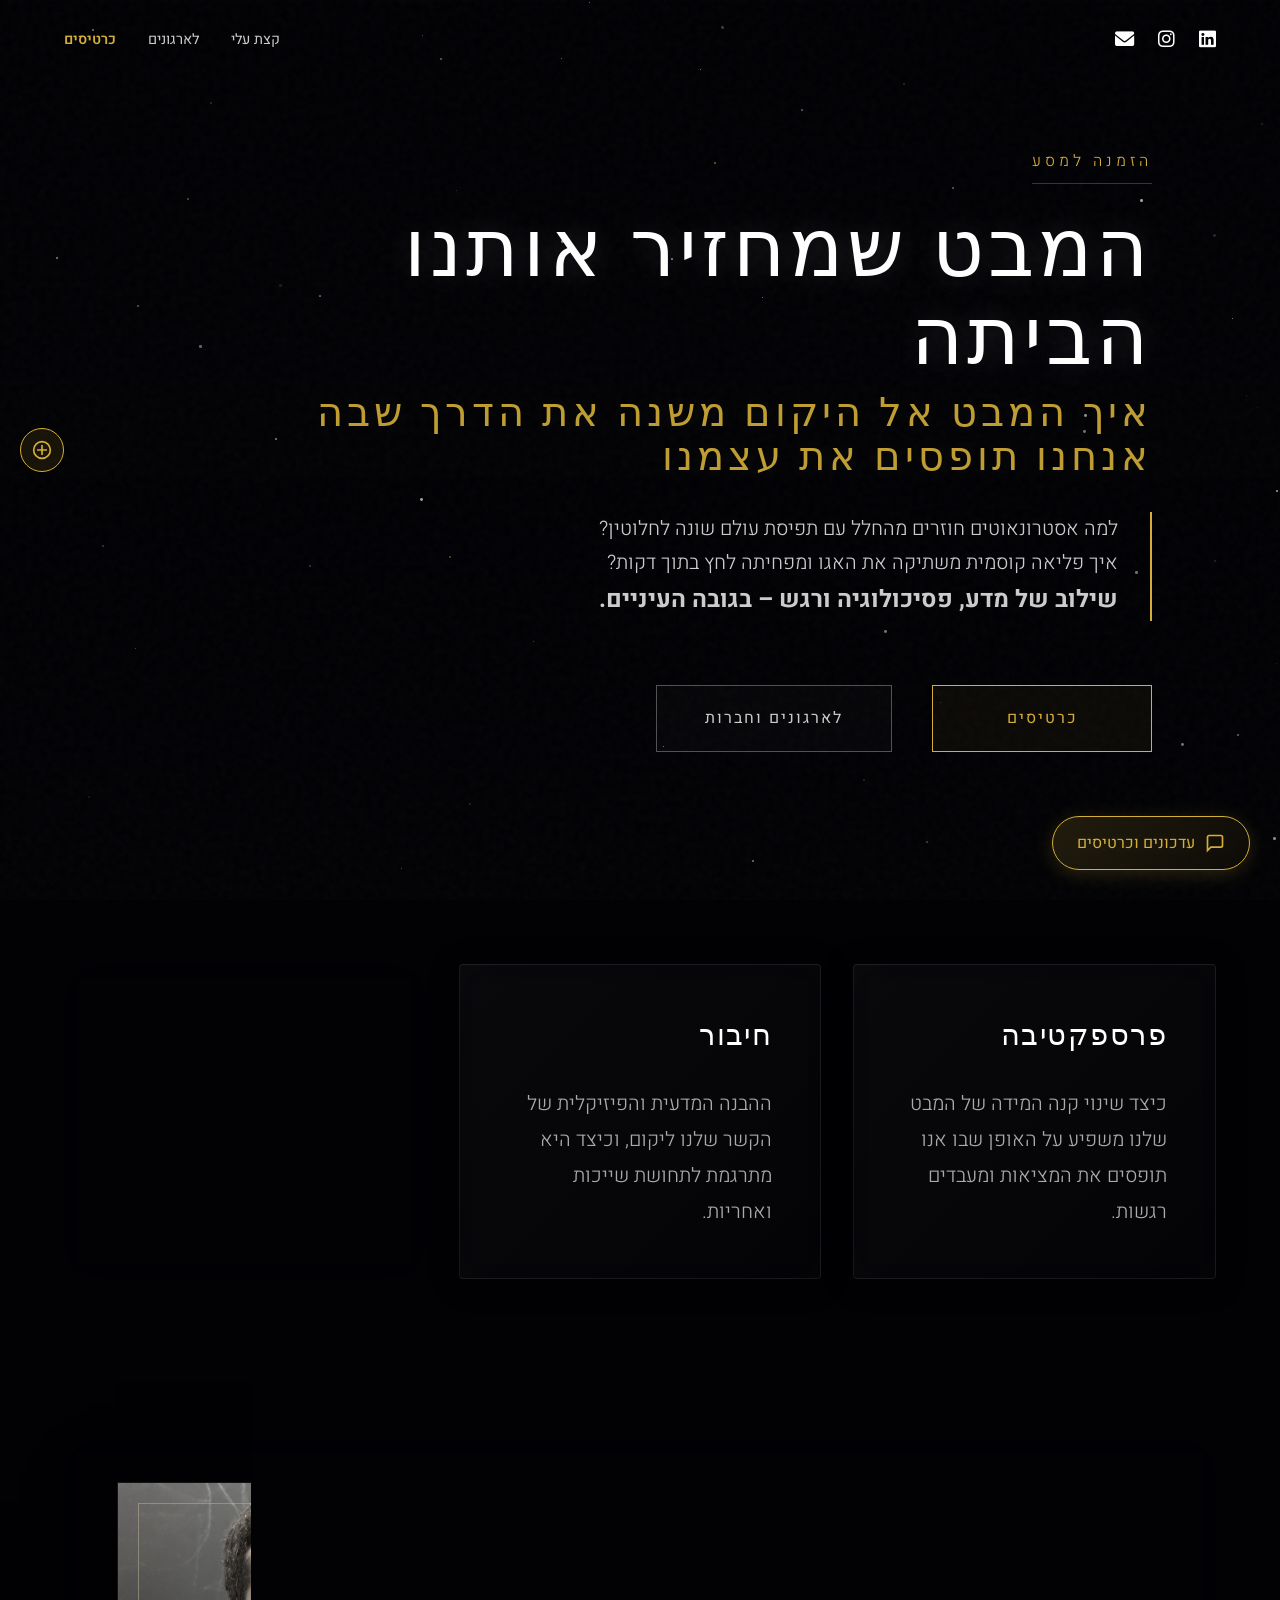
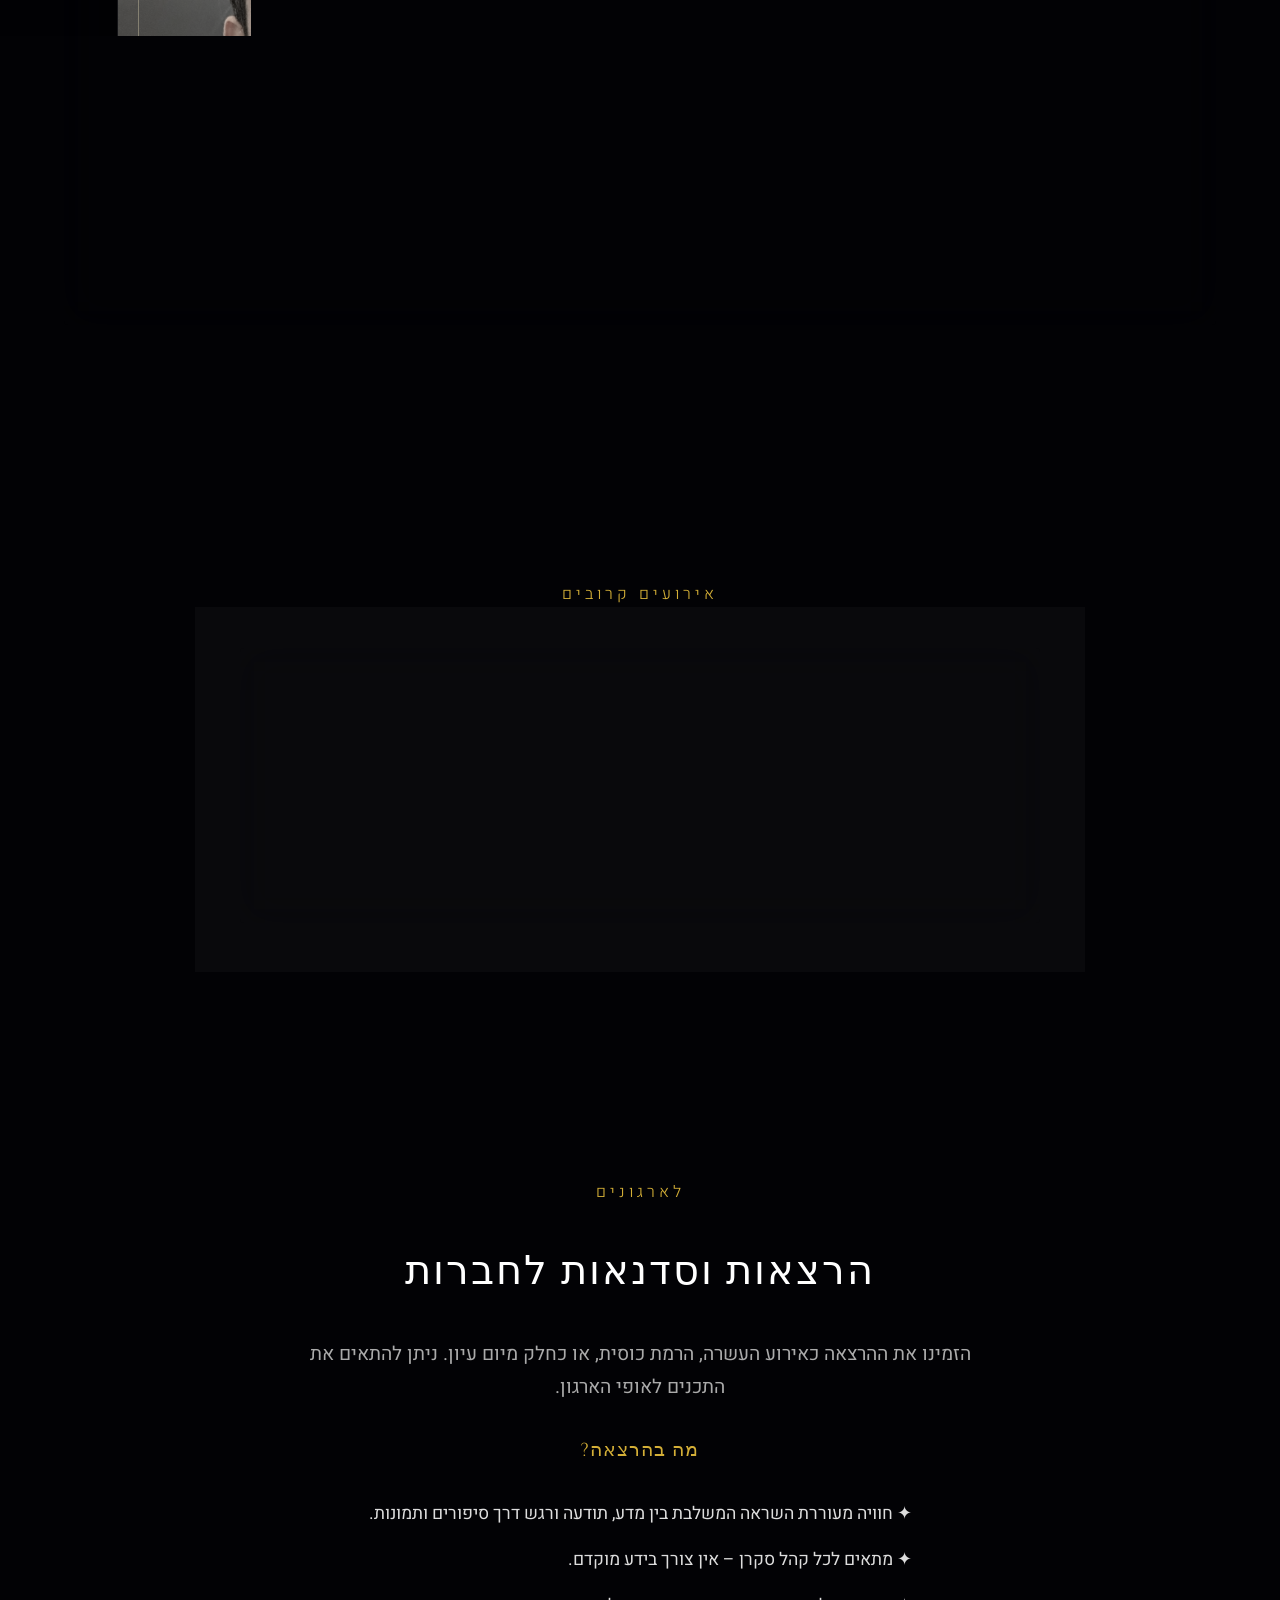
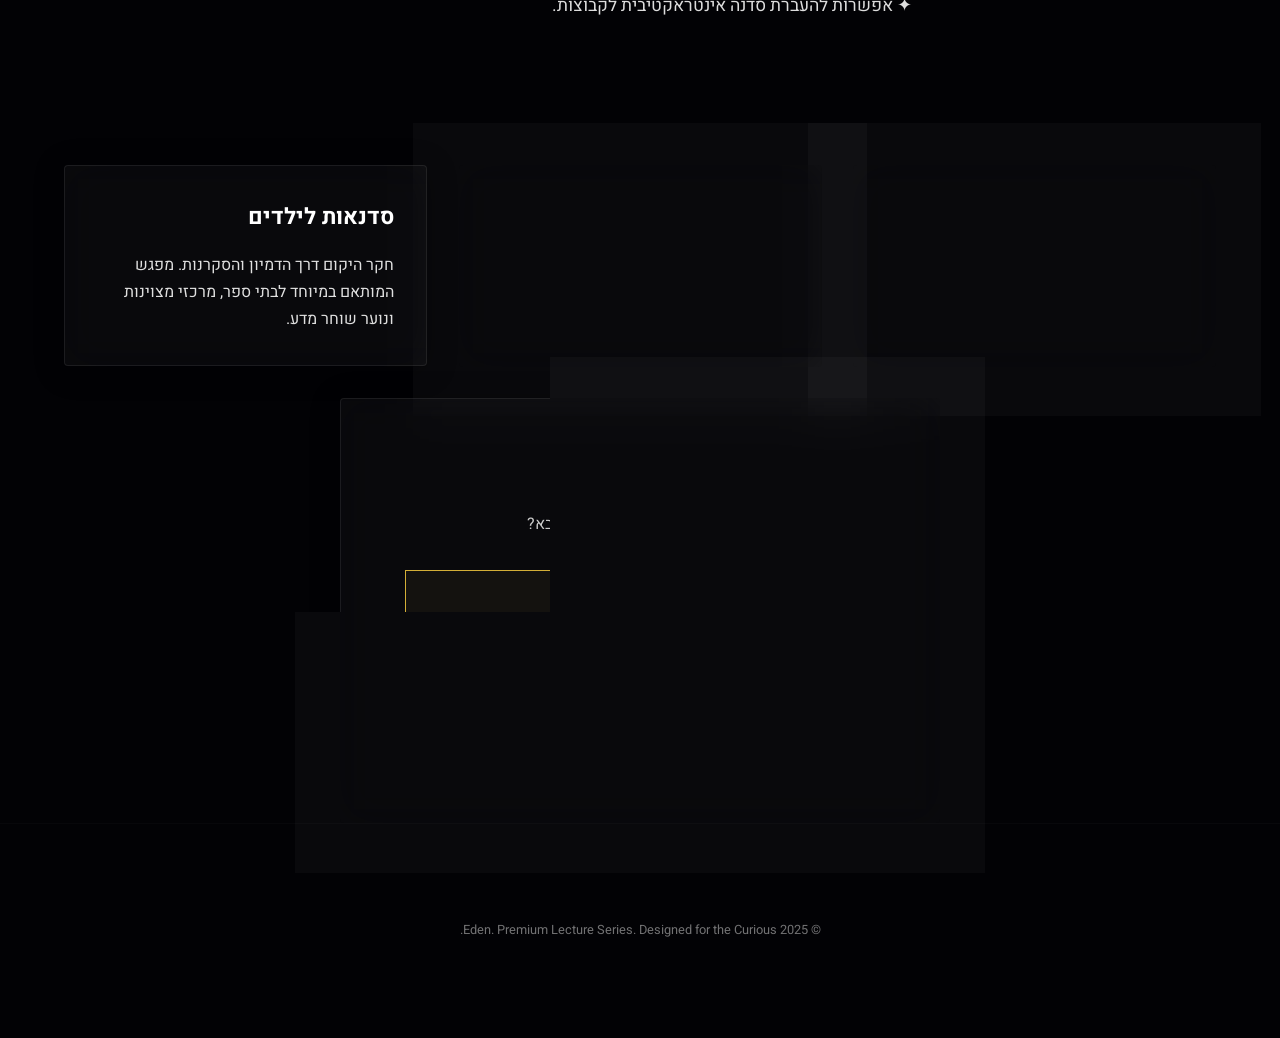
==== commit 37c6c7f8: "Convert contact form to lead generation form" ====
--- a/index.html
+++ b/index.html
@@ -673,26 +673,38 @@
             <svg width="20" height="20" viewBox="0 0 24 24" fill="none" stroke="currentColor" stroke-width="2">
                 <path d="M21 15a2 2 0 0 1-2 2H7l-4 4V5a2 2 0 0 1 2-2h14a2 2 0 0 1 2 2z" />
             </svg>
-            <span>יצירת קשר</span>
+            <span>עדכונים וכרטיסים</span>
         </button>
         <div id="lead-form-content" class="lead-form-content" hidden>
-            <h3>נשמח לשמוע ממך</h3>
-            <form id="lead-form" aria-label="טופס יצירת קשר">
+            <h3>הישארו מעודכנים</h3>
+            <p style="text-align: center; color: #ccc; font-size: 0.9rem; margin-bottom: 1.5rem; line-height: 1.5;">
+                הצטרפו לרשימת התפוצה וקבלו עדכונים על הרצאות פתוחות, כרטיסים ותכנים מעוררי מחשבה.
+            </p>
+
+            <!-- WhatsApp Join Button -->
+            <a href="https://chat.whatsapp.com/D9rq9PVqBxm5k0h5ObEshP" target="_blank" class="whatsapp-join-btn">
+                <i class="fab fa-whatsapp"></i>
+                להצטרפות לקבוצת העדכונים השקטה
+            </a>
+
+            <div class="divider"><span>או השאירו פרטים</span></div>
+            <form id="lead-form" aria-label="טופס הרשמה לעדכונים">
                 <div class="form-group">
                     <input type="text" id="lead-name" name="name" required placeholder="שם מלא" aria-label="שם מלא">
                 </div>
                 <div class="form-group">
-                    <input type="email" id="lead-email" name="email" required placeholder="אימייל" aria-label="אימייל">
+                    <input type="email" id="lead-email" name="email" required placeholder="אימייל לקבלת עדכונים"
+                        aria-label="אימייל">
                 </div>
                 <div class="form-group">
                     <input type="tel" id="lead-phone" name="phone" placeholder="טלפון (אופציונלי)"
                         aria-label="מספר טלפון">
                 </div>
                 <div class="form-group">
-                    <textarea id="lead-message" name="message" rows="3" placeholder="הודעה (אופציונלי)"
+                    <textarea id="lead-message" name="message" rows="2" placeholder="נושא / בקשה מיוחדת (אופציונלי)"
                         aria-label="הודעה"></textarea>
                 </div>
-                <button type="submit" class="lead-submit-btn">שלח</button>
+                <button type="submit" class="lead-submit-btn">עדכנו אותי על הרצאות!</button>
             </form>
         </div>
     </div>
@@ -795,7 +807,8 @@
             bottom: 30px;
             right: 30px;
             z-index: 9998;
-            max-width: 360px;
+            width: 400px;
+            max-width: 90vw;
             direction: rtl;
         }
 
@@ -855,10 +868,59 @@
 
         .lead-form-content h3 {
             color: var(--accent-gold);
-            font-size: 1.25rem;
-            margin-bottom: 1.25rem;
+            font-size: 1.35rem;
+            margin-bottom: 0.5rem;
             font-family: 'Cinzel', serif;
             font-weight: 400;
+            text-align: center;
+        }
+
+        /* WhatsApp Button */
+        .whatsapp-join-btn {
+            display: flex;
+            align-items: center;
+            justify-content: center;
+            gap: 0.8rem;
+            background: rgba(37, 211, 102, 0.15);
+            border: 1px solid #25D366;
+            color: #25D366;
+            padding: 0.8rem 1rem;
+            border-radius: 8px;
+            text-decoration: none;
+            font-weight: 500;
+            transition: 0.3s;
+            text-align: center;
+            font-size: 0.95rem;
+        }
+
+        .whatsapp-join-btn:hover {
+            background: rgba(37, 211, 102, 0.25);
+            box-shadow: 0 0 15px rgba(37, 211, 102, 0.2);
+        }
+
+        .whatsapp-join-btn i {
+            font-size: 1.2rem;
+        }
+
+        /* Divider */
+        .divider {
+            display: flex;
+            align-items: center;
+            text-align: center;
+            color: rgba(255, 255, 255, 0.4);
+            font-size: 0.85rem;
+            margin: 0.5rem 0;
+        }
+
+        .divider::before,
+        .divider::after {
+            content: '';
+            flex: 1;
+            border-bottom: 1px solid rgba(255, 255, 255, 0.1);
+        }
+
+        .divider span {
+            padding: 0 10px;
         }
 
         .form-group {
@@ -926,18 +988,33 @@
             }
 
             #lead-form-container {
-                right: 15px;
-                bottom: 15px;
-                max-width: calc(100vw - 30px);
+                right: 0;
+                bottom: 0;
+                width: 100%;
+                max-width: 100%;
+                z-index: 10000;
             }
 
             #lead-form-toggle {
-                padding: 0.75rem 1.25rem;
-                font-size: 0.9rem;
+                position: fixed;
+                bottom: 20px;
+                right: 20px;
+                z-index: 10001;
+                font-size: 0.95rem;
             }
 
             .lead-form-content {
-                padding: 1.25rem;
+                position: fixed;
+                bottom: 0;
+                left: 0;
+                right: 0;
+                width: 100%;
+                border-radius: 20px 20px 0 0;
+                padding: 2rem 1.5rem 5rem 1.5rem;
+                border-bottom: none;
+                border-left: none;
+                border-right: none;
+                background: #050508;
             }
         }
     </style>
@@ -1100,9 +1177,6 @@
                 <p class="hero-desc reveal" style="transition-delay: 0.4s;">
                     למה אסטרונאוטים חוזרים מהחלל עם תפיסת עולם שונה לחלוטין?<br>
                     איך פליאה קוסמית משתיקה את האגו ומפחיתה לחץ בתוך דקות?<br>
-                    למה ההבנה שאנחנו בסך הכל אבק של כוכבים היא כלי פרקטי לחיים היום?<br>
-                    איך מאמצים את מבט האסטרונאוטים בלי לעזוב את כדור הארץ?
-                    <br><br>
                     <strong style="font-size: 1.2em;">שילוב של מדע, פסיכולוגיה ורגש – בגובה העיניים.</strong>
                 </p>
                 <div class="hero-actions reveal" style="transition-delay: 0.6s;">
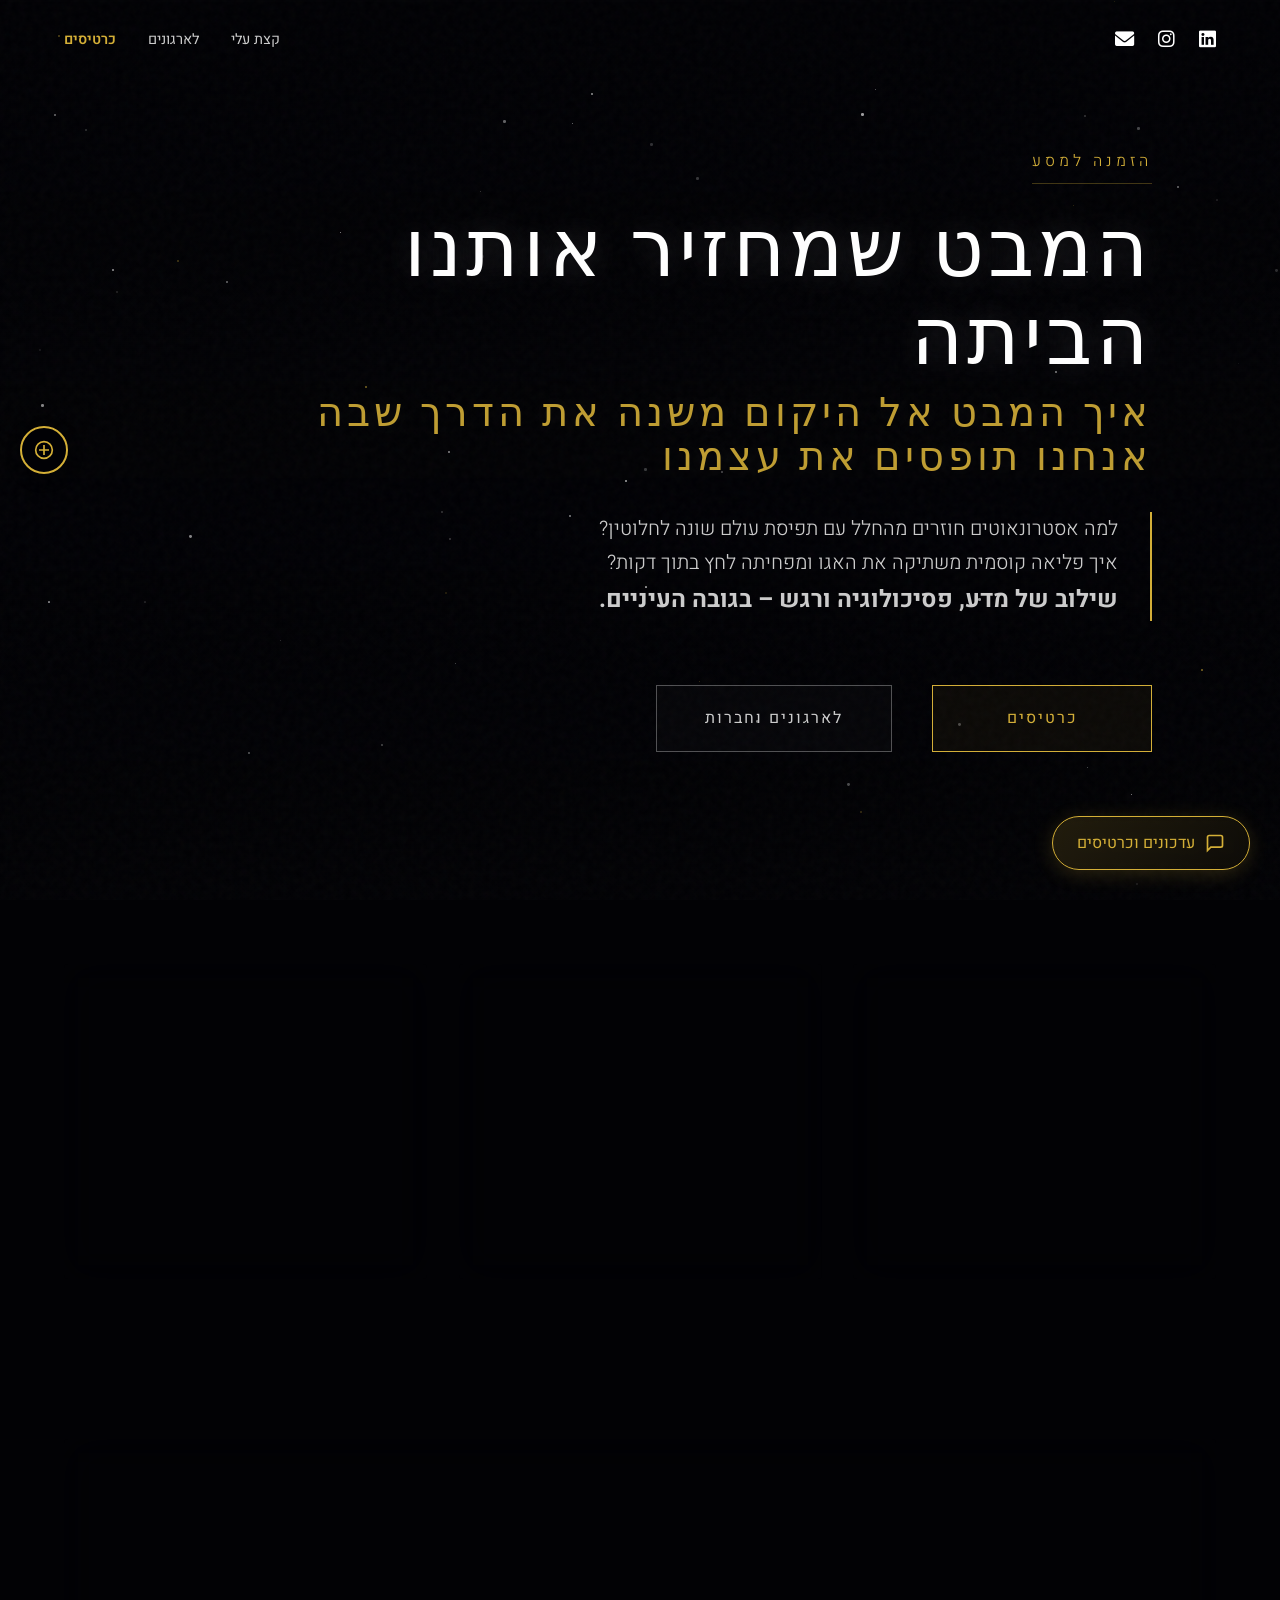
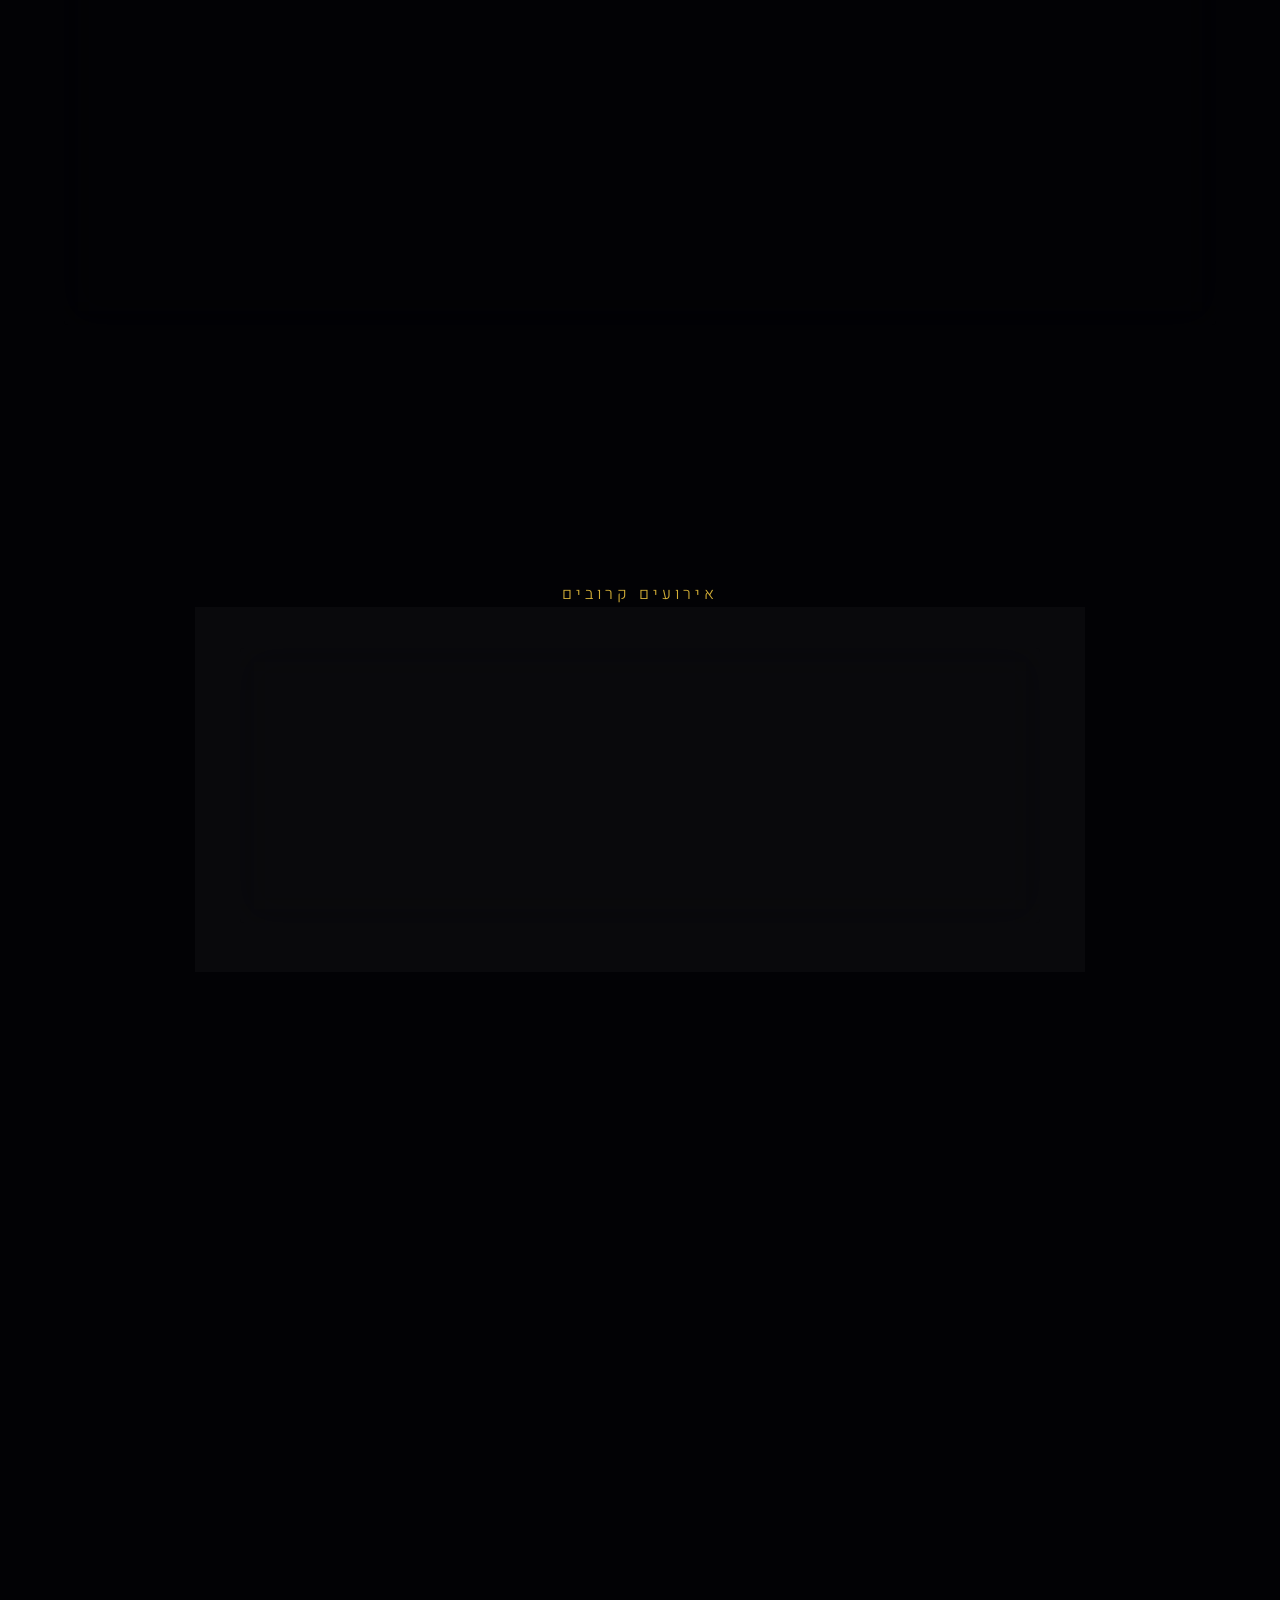
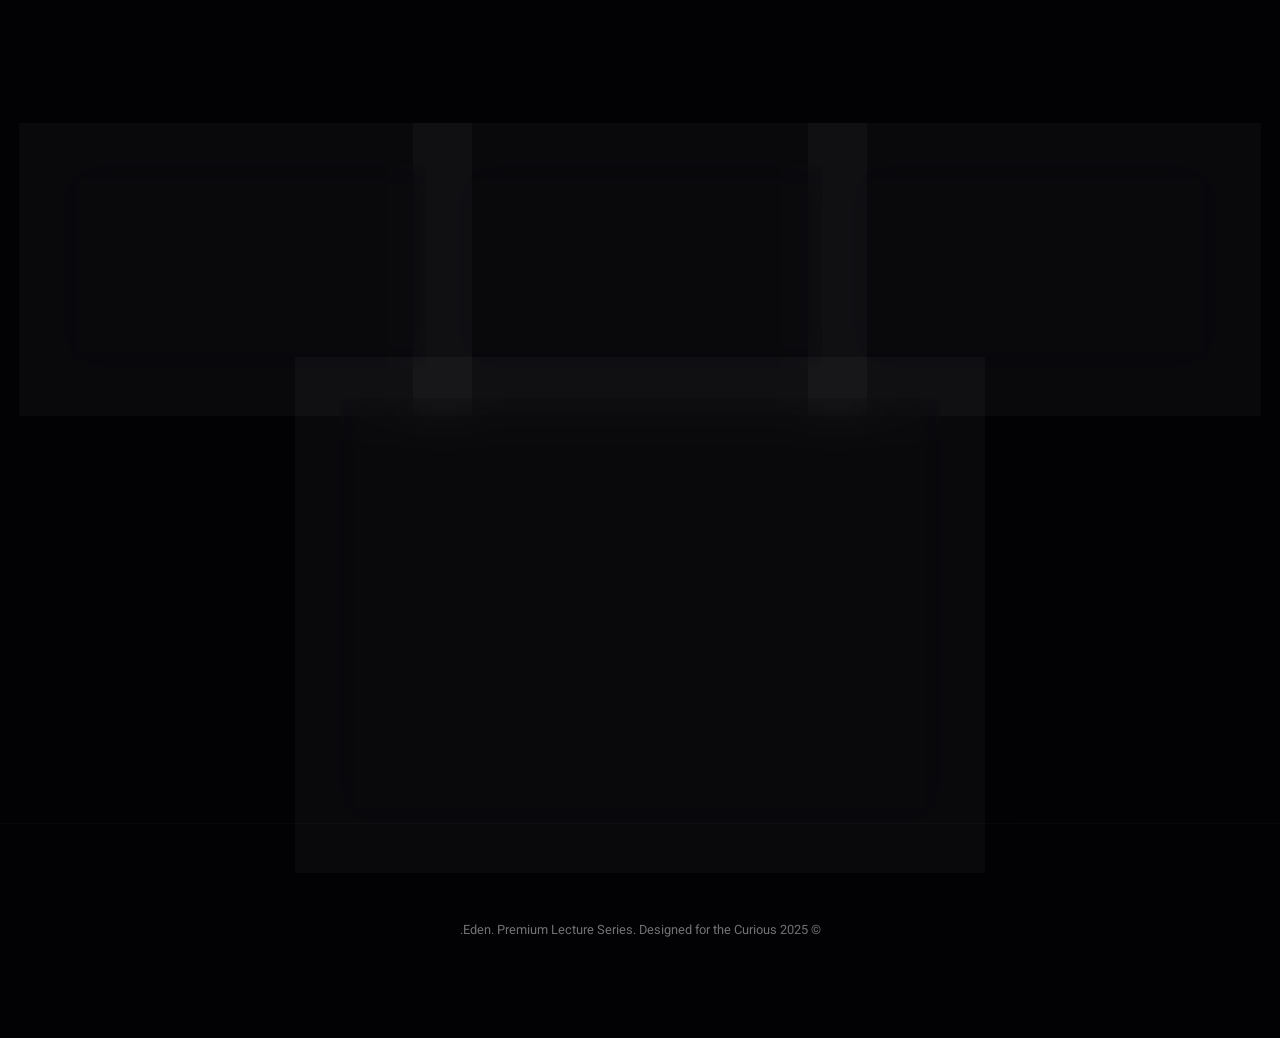
==== commit 8b441aa5: "Upgrade accessibility toolbar to WCAG standards (Contrast, Animation Stop, Readable Font)" ====
--- a/index.html
+++ b/index.html
@@ -646,23 +646,32 @@
             </svg>
         </button>
         <div id="a11y-panel" class="a11y-panel" hidden>
-            <button class="a11y-btn" id="font-increase" aria-label="הגדל גופן">
-                <span>א+</span>
-            </button>
-            <button class="a11y-btn" id="font-decrease" aria-label="הקטן גופן">
-                <span>א-</span>
-            </button>
-            <button class="a11y-btn" id="high-contrast" aria-label="ניגודיות גבוהה">
-                <svg width="18" height="18" viewBox="0 0 24 24" fill="currentColor">
-                    <circle cx="12" cy="12" r="10" />
-                    <path d="M12 2v20" stroke="white" stroke-width="2" />
-                </svg>
-            </button>
-            <button class="a11y-btn" id="reset-a11y" aria-label="אפס הגדרות">
-                <svg width="18" height="18" viewBox="0 0 24 24" fill="none" stroke="currentColor" stroke-width="2">
-                    <path d="M3 12a9 9 0 0 1 9-9 9.75 9.75 0 0 1 6.74 2.74L21 8" />
-                    <path d="M21 3v5h-5" />
-                </svg>
+            <div class="a11y-row">
+                <button class="a11y-btn" id="font-increase" aria-label="הגדל גופן" title="הגדל גופן">
+                    <span>א+</span>
+                </button>
+                <button class="a11y-btn" id="font-decrease" aria-label="הקטן גופן" title="הקטן גופן">
+                    <span>א-</span>
+                </button>
+            </div>
+            <div class="a11y-row">
+                <button class="a11y-btn" id="high-contrast" aria-label="ניגודיות גבוהה" title="ניגודיות גבוהה">
+                    <i class="fas fa-adjust"></i>
+                </button>
+                <button class="a11y-btn" id="readable-font" aria-label="גופן קריא" title="גופן קריא (Arial)">
+                    <span style="font-family: Arial, sans-serif; font-size: 1.2rem;">א</span>
+                </button>
+            </div>
+            <div class="a11y-row">
+                <button class="a11y-btn" id="stop-animations" aria-label="עצור אנימציות" title="עצור אנימציות">
+                    <i class="fas fa-pause"></i>
+                </button>
+                <button class="a11y-btn" id="underline-links" aria-label="הדגש קישורים" title="הדגש קישורים">
+                    <i class="fas fa-underline"></i>
+                </button>
+            </div>
+            <button class="a11y-btn full-width" id="reset-a11y" aria-label="אפס הגדרות" title="אפס הגדרות">
+                <i class="fas fa-redo"></i> איפוס
             </button>
         </div>
     </div>
@@ -713,19 +722,19 @@
         /* Accessibility Toolbar Styles */
         #accessibility-toolbar {
             position: fixed;
+            left: 20px;
             top: 50%;
-            left: 20px;
             transform: translateY(-50%);
-            z-index: 9999;
+            z-index: 10002;
             direction: ltr;
         }
 
         #a11y-toggle {
-            background: rgba(212, 175, 55, 0.1);
-            border: 1px solid var(--accent-gold);
+            background: rgba(2, 2, 5, 0.8);
+            border: 2px solid var(--accent-gold);
             color: var(--accent-gold);
-            width: 44px;
-            height: 44px;
+            width: 48px;
+            height: 48px;
             border-radius: 50%;
             display: flex;
             align-items: center;
@@ -733,72 +742,144 @@
             cursor: pointer;
             transition: all 0.3s ease;
             backdrop-filter: blur(10px);
+            box-shadow: 0 4px 15px rgba(0, 0, 0, 0.3);
+        }
+
+        #a11y-toggle:focus {
+            outline: 2px solid #fff;
+            outline-offset: 2px;
         }
 
         #a11y-toggle:hover {
             background: rgba(212, 175, 55, 0.2);
-            box-shadow: 0 0 20px rgba(212, 175, 55, 0.3);
+            box-shadow: 0 0 20px rgba(212, 175, 55, 0.4);
+            transform: scale(1.1);
         }
 
         .a11y-panel {
             position: absolute;
             left: 60px;
-            top: 0;
-            background: rgba(2, 2, 5, 0.95);
+            top: 50%;
+            transform: translateY(-50%) translateX(-10px);
+            background: rgba(10, 10, 15, 0.98);
             backdrop-filter: blur(20px);
-            border: 1px solid rgba(255, 255, 255, 0.1);
-            border-radius: 8px;
-            padding: 0.5rem;
+            border: 1px solid rgba(212, 175, 55, 0.3);
+            border-radius: 12px;
+            padding: 1rem;
             display: flex;
-            gap: 0.5rem;
+            flex-direction: column;
+            gap: 0.8rem;
             opacity: 0;
-            transform: translateX(-10px);
             transition: all 0.3s cubic-bezier(0.16, 1, 0.3, 1);
             pointer-events: none;
+            width: 140px;
+            box-shadow: 0 10px 40px rgba(0, 0, 0, 0.5);
         }
 
         .a11y-panel:not([hidden]) {
             opacity: 1;
-            transform: translateX(0);
+            transform: translateY(-50%) translateX(0);
             pointer-events: all;
+        }
+
+        .a11y-row {
+            display: flex;
+            gap: 0.8rem;
+            justify-content: space-between;
         }
 
         .a11y-btn {
             background: rgba(255, 255, 255, 0.05);
             border: 1px solid rgba(255, 255, 255, 0.1);
             color: #fff;
-            width: 40px;
-            height: 40px;
-            border-radius: 4px;
+            width: 44px;
+            /* WCAG Minimum */
+            height: 44px;
+            border-radius: 8px;
             display: flex;
             align-items: center;
             justify-content: center;
             cursor: pointer;
-            transition: all 0.3s ease;
-            font-size: 1rem;
+            transition: all 0.2s ease;
+            font-size: 1.1rem;
+        }
+
+        .a11y-btn.full-width {
+            width: 100%;
+            gap: 0.5rem;
+            font-size: 0.9rem;
+            height: 40px;
+            margin-top: 0.5rem;
+            background: rgba(255, 50, 50, 0.1);
+            border-color: rgba(255, 50, 50, 0.3);
+        }
+
+        .a11y-btn:focus {
+            outline: 2px solid var(--accent-gold);
+            outline-offset: 2px;
         }
 
         .a11y-btn:hover {
-            background: rgba(255, 255, 255, 0.1);
+            background: rgba(255, 255, 255, 0.15);
             border-color: var(--accent-gold);
             color: var(--accent-gold);
         }
 
         .a11y-btn.active {
-            background: rgba(212, 175, 55, 0.2);
+            background: var(--accent-gold);
             border-color: var(--accent-gold);
-            color: var(--accent-gold);
-        }
+            color: #000;
+            box-shadow: 0 0 10px rgba(212, 175, 55, 0.5);
+        }
+
+        /* --- ACCESSIBILITY MODES --- */
 
         /* High Contrast Mode */
         body.high-contrast {
             --bg-deep: #000;
             --text-main: #fff;
-            --glass-bg: rgba(255, 255, 255, 0.1);
-        }
-
-        body.high-contrast .glass-card {
-            border: 2px solid #fff;
+            --glass-bg: #000;
+            --accent-gold: #FFD700;
+            /* Brighter Gold */
+        }
+
+        body.high-contrast * {
+            text-shadow: none !important;
+            box-shadow: none !important;
+        }
+
+        body.high-contrast .glass-card,
+        body.high-contrast .btn-glow {
+            border: 2px solid #FFD700;
+            background: #000;
+        }
+
+        /* Readable Font Mode */
+        body.readable-font,
+        body.readable-font * {
+            font-family: Arial, Helvetica, sans-serif !important;
+            letter-spacing: normal !important;
+        }
+
+        /* Stop Animations Mode */
+        body.stop-animations *,
+        body.stop-animations *::before,
+        body.stop-animations *::after {
+            animation: none !important;
+            transition: none !important;
+            transform: none !important;
+            scroll-behavior: auto !important;
+        }
+
+        body.stop-animations #particles {
+            display: none !important;
+        }
+
+        /* Underline Links Mode */
+        body.underline-links a {
+            text-decoration: underline !important;
+            text-decoration-thickness: 2px !important;
+            text-underline-offset: 4px !important;
         }
 
         /* Lead Form Styles */
@@ -1020,66 +1101,145 @@
     </style>
 
     <script>
-        // Accessibility Toolbar
+        // Accessibility Toolbar Logic
         (function () {
             const toggle = document.getElementById('a11y-toggle');
             const panel = document.getElementById('a11y-panel');
-            const fontIncrease = document.getElementById('font-increase');
-            const fontDecrease = document.getElementById('font-decrease');
-            const highContrast = document.getElementById('high-contrast');
-            const reset = document.getElementById('reset-a11y');
+            const buttons = {
+                fontIncrease: document.getElementById('font-increase'),
+                fontDecrease: document.getElementById('font-decrease'),
+                highContrast: document.getElementById('high-contrast'),
+                readableFont: document.getElementById('readable-font'),
+                stopAnimations: document.getElementById('stop-animations'),
+                underlineLinks: document.getElementById('underline-links'),
+                reset: document.getElementById('reset-a11y')
+            };
 
             let fontSize = 100;
-
+            const settings = {
+                highContrast: false,
+                readableFont: false,
+                stopAnimations: false,
+                underlineLinks: false,
+                fontSize: 100
+            };
+
+            // Toggle Panel
             toggle.addEventListener('click', () => {
                 const isExpanded = toggle.getAttribute('aria-expanded') === 'true';
                 toggle.setAttribute('aria-expanded', !isExpanded);
                 panel.hidden = isExpanded;
-            });
-
-            fontIncrease.addEventListener('click', () => {
-                if (fontSize < 150) {
-                    fontSize += 10;
-                    document.documentElement.style.fontSize = fontSize + '%';
-                    localStorage.setItem('fontSize', fontSize);
+
+                if (!isExpanded) {
+                    // Focus management on open
+                    setTimeout(() => buttons.fontIncrease.focus(), 100);
                 }
             });
 
-            fontDecrease.addEventListener('click', () => {
-                if (fontSize > 80) {
-                    fontSize -= 10;
-                    document.documentElement.style.fontSize = fontSize + '%';
-                    localStorage.setItem('fontSize', fontSize);
+            // Close on ESC
+            document.addEventListener('keydown', (e) => {
+                if (e.key === 'Escape' && !panel.hidden) {
+                    toggle.click();
+                    toggle.focus();
                 }
             });
 
-            highContrast.addEventListener('click', () => {
-                document.body.classList.toggle('high-contrast');
-                highContrast.classList.toggle('active');
-                localStorage.setItem('highContrast', document.body.classList.contains('high-contrast'));
+            // Feature Toggles
+            buttons.fontIncrease.addEventListener('click', () => updateFontSize(10));
+            buttons.fontDecrease.addEventListener('click', () => updateFontSize(-10));
+
+            buttons.highContrast.addEventListener('click', () => toggleFeature('highContrast', 'high-contrast'));
+            buttons.readableFont.addEventListener('click', () => toggleFeature('readableFont', 'readable-font'));
+            buttons.stopAnimations.addEventListener('click', () => toggleFeature('stopAnimations', 'stop-animations'));
+            buttons.underlineLinks.addEventListener('click', () => toggleFeature('underlineLinks', 'underline-links'));
+
+            buttons.reset.addEventListener('click', () => {
+                // Reset State
+                Object.keys(settings).forEach(key => {
+                    if (key === 'fontSize') settings[key] = 100;
+                    else settings[key] = false;
+                });
+
+                // Clear DOM classes
+                document.body.classList.remove('high-contrast', 'readable-font', 'stop-animations', 'underline-links');
+                document.documentElement.style.fontSize = '100%';
+
+                // Reset Button States
+                Object.values(buttons).forEach(btn => btn.classList.remove('active'));
+
+                saveSettings();
             });
 
-            reset.addEventListener('click', () => {
-                fontSize = 100;
-                document.documentElement.style.fontSize = '100%';
-                document.body.classList.remove('high-contrast');
-                highContrast.classList.remove('active');
-                localStorage.removeItem('fontSize');
-                localStorage.removeItem('highContrast');
+            function updateFontSize(delta) {
+                const newSize = settings.fontSize + delta;
+                if (newSize >= 80 && newSize <= 160) {
+                    settings.fontSize = newSize;
+                    document.documentElement.style.fontSize = settings.fontSize + '%';
+                    saveSettings();
+                }
+            }
+
+            function toggleFeature(settingKey, className) {
+                settings[settingKey] = !settings[settingKey];
+                document.body.classList.toggle(className);
+                buttons[settingKey].classList.toggle('active');
+                saveSettings();
+            }
+
+            function saveSettings() {
+                localStorage.setItem('a11y-settings', JSON.stringify(settings));
+            }
+
+            function loadSettings() {
+                const saved = localStorage.getItem('a11y-settings');
+                if (saved) {
+                    const parsed = JSON.parse(saved);
+                    Object.assign(settings, parsed);
+
+                    // Apply Settings
+                    document.documentElement.style.fontSize = settings.fontSize + '%';
+
+                    if (settings.highContrast) {
+                        document.body.classList.add('high-contrast');
+                        buttons.highContrast.classList.add('active');
+                    }
+                    if (settings.readableFont) {
+                        document.body.classList.add('readable-font');
+                        buttons.readableFont.classList.add('active');
+                    }
+                    if (settings.stopAnimations) {
+                        document.body.classList.add('stop-animations');
+                        buttons.stopAnimations.classList.add('active');
+                    }
+                    if (settings.underlineLinks) {
+                        document.body.classList.add('underline-links');
+                        buttons.underlineLinks.classList.add('active');
+                    }
+                }
+            }
+
+            loadSettings();
+
+            // Trap focus in panel
+            panel.addEventListener('keydown', (e) => {
+                if (e.key === 'Tab') {
+                    const focusable = panel.querySelectorAll('button');
+                    const first = focusable[0];
+                    const last = focusable[focusable.length - 1];
+
+                    if (e.shiftKey) {
+                        if (document.activeElement === first) {
+                            e.preventDefault();
+                            last.focus();
+                        }
+                    } else {
+                        if (document.activeElement === last) {
+                            e.preventDefault();
+                            first.focus();
+                        }
+                    }
+                }
             });
-
-            // Load saved preferences
-            const savedFontSize = localStorage.getItem('fontSize');
-            if (savedFontSize) {
-                fontSize = parseInt(savedFontSize);
-                document.documentElement.style.fontSize = fontSize + '%';
-            }
-
-            const savedHighContrast = localStorage.getItem('highContrast');
-            if (savedHighContrast === 'true') {
-                document.body.classList.add('high-contrast');
-                highContrast.classList.add('active');
-            }
         })();
 
         // Lead Form
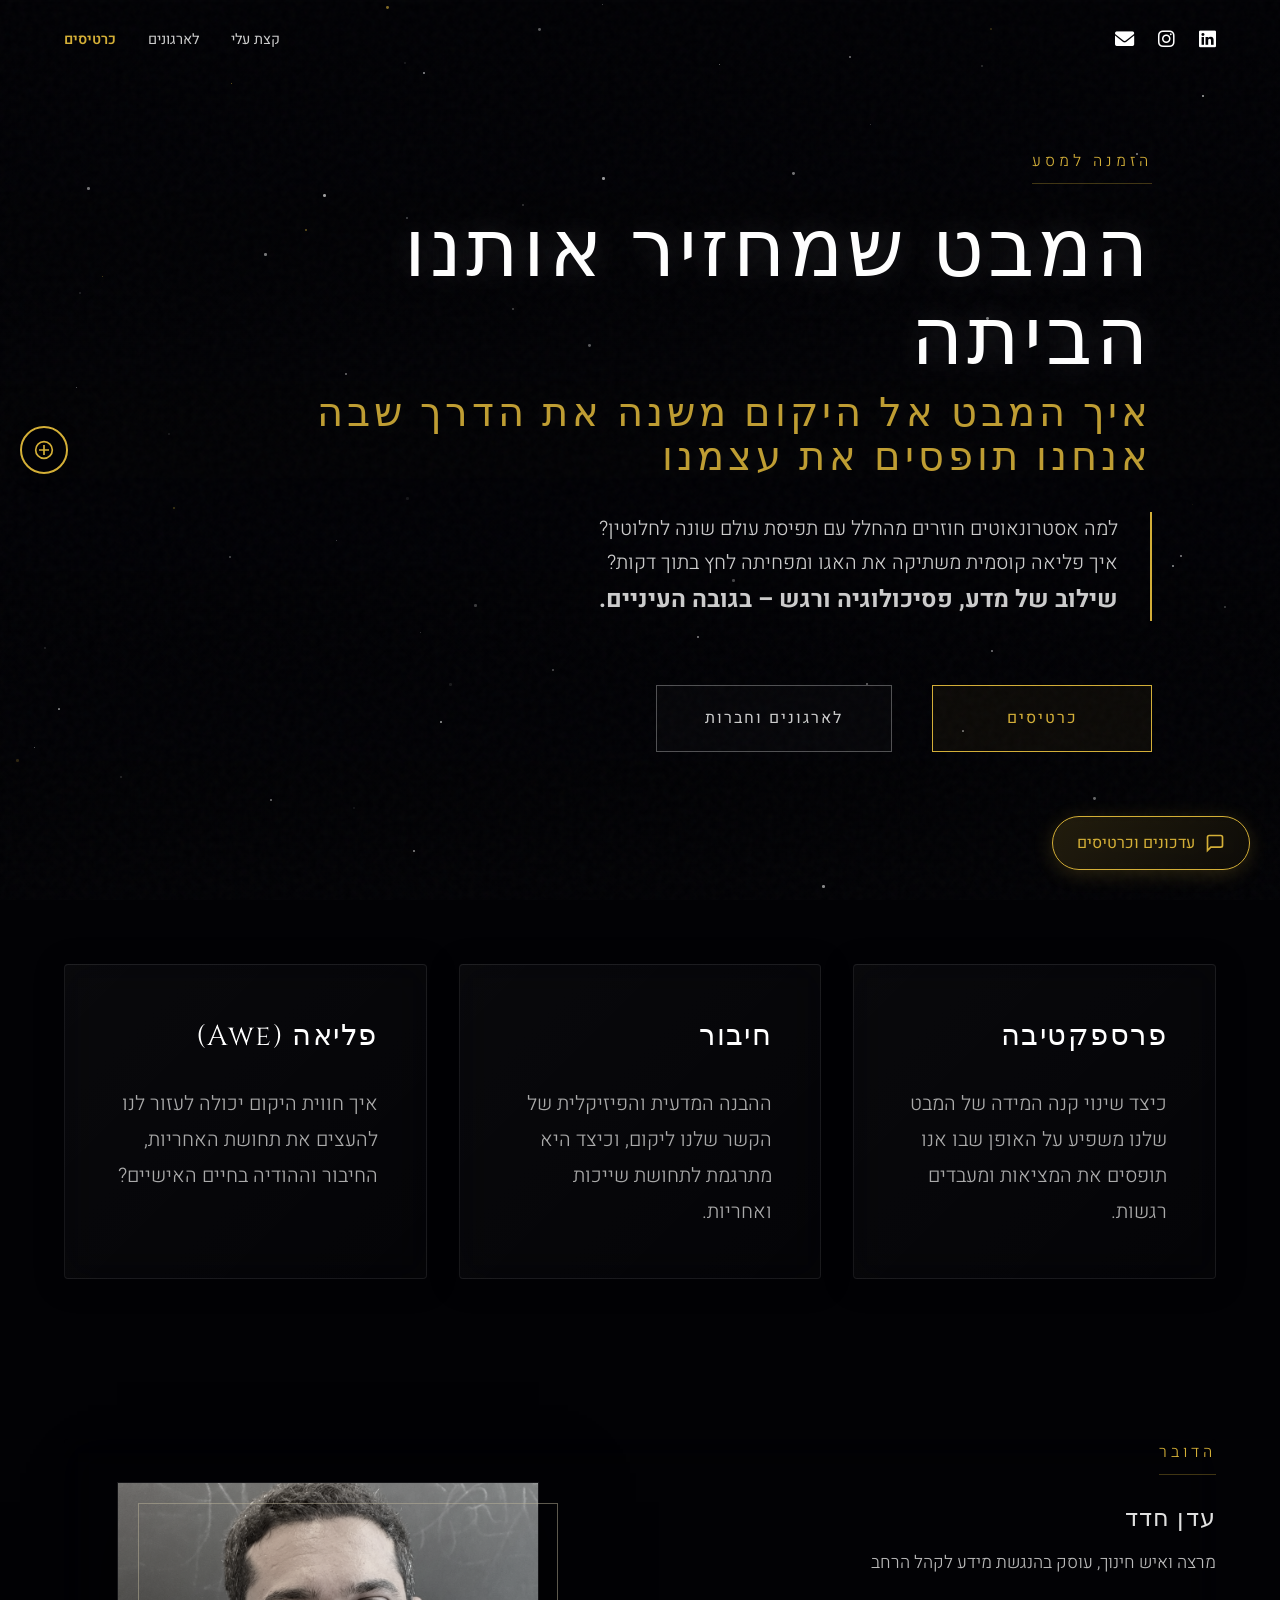
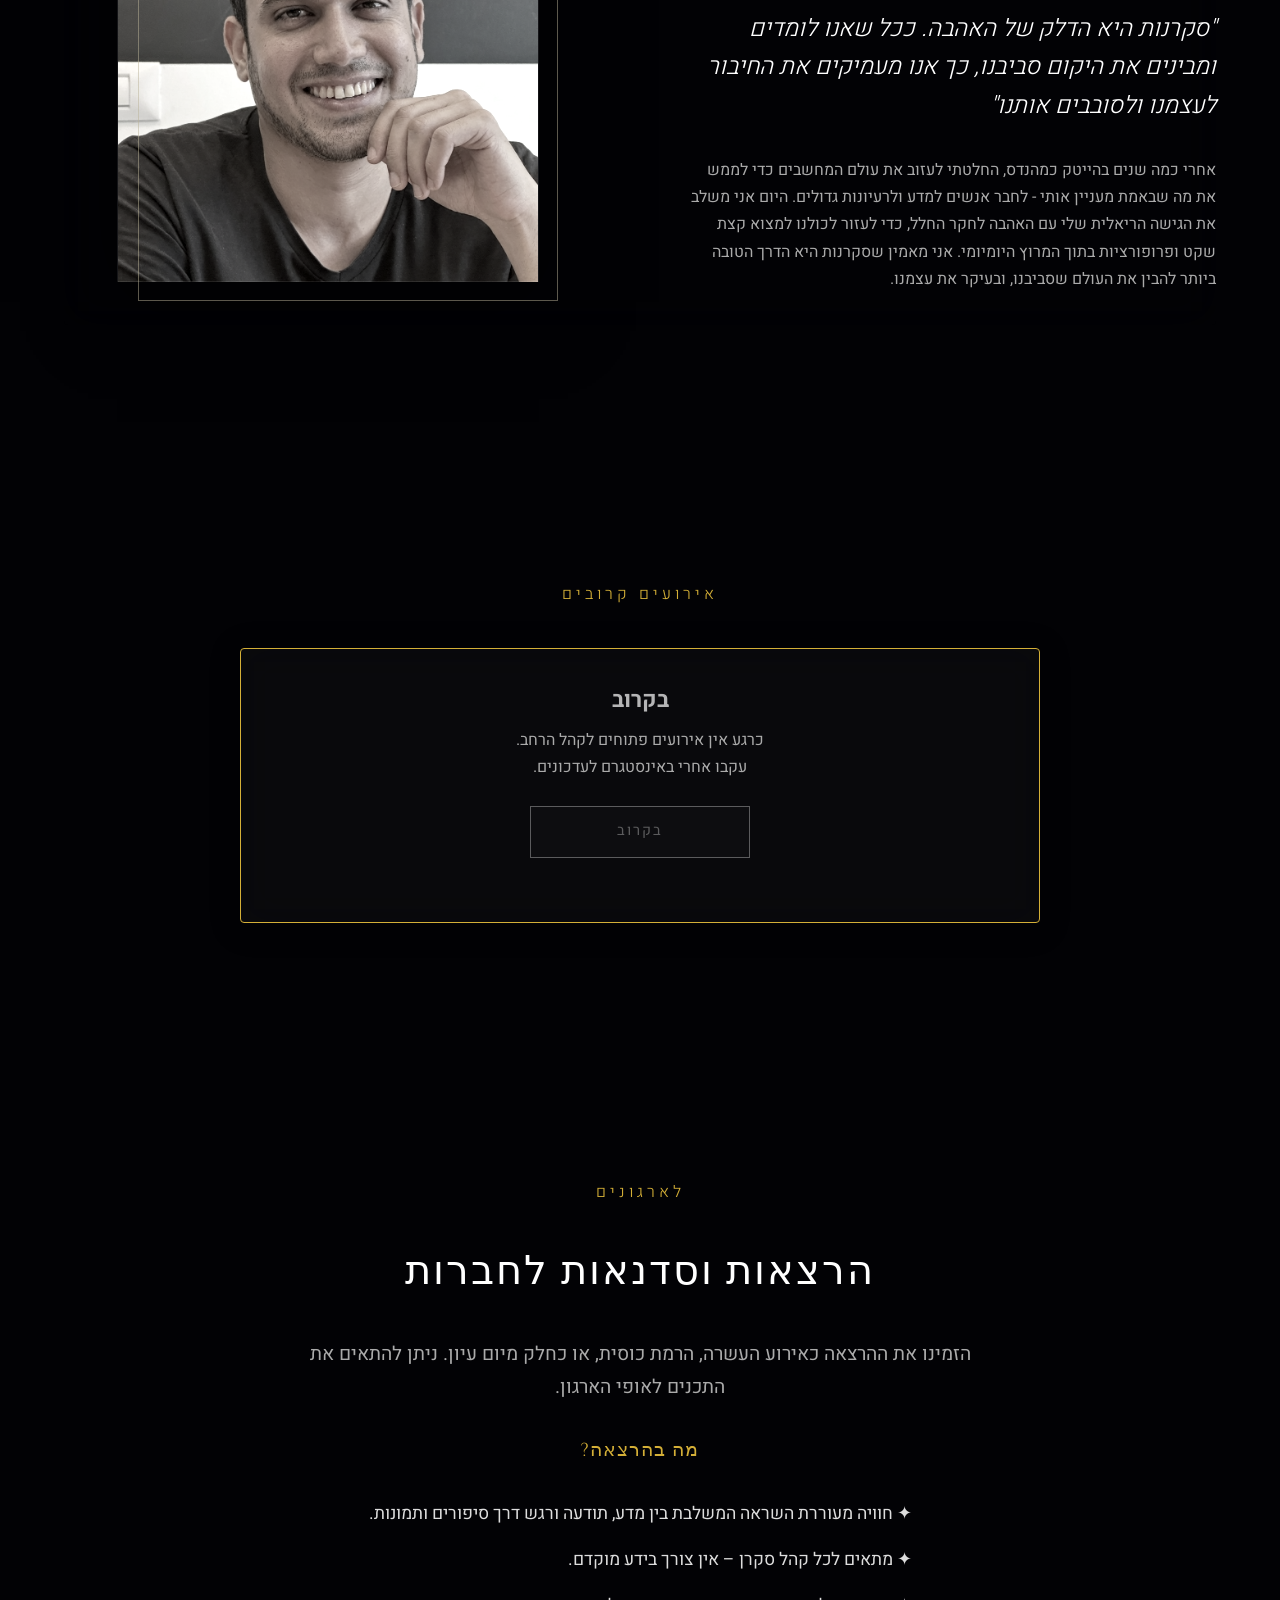
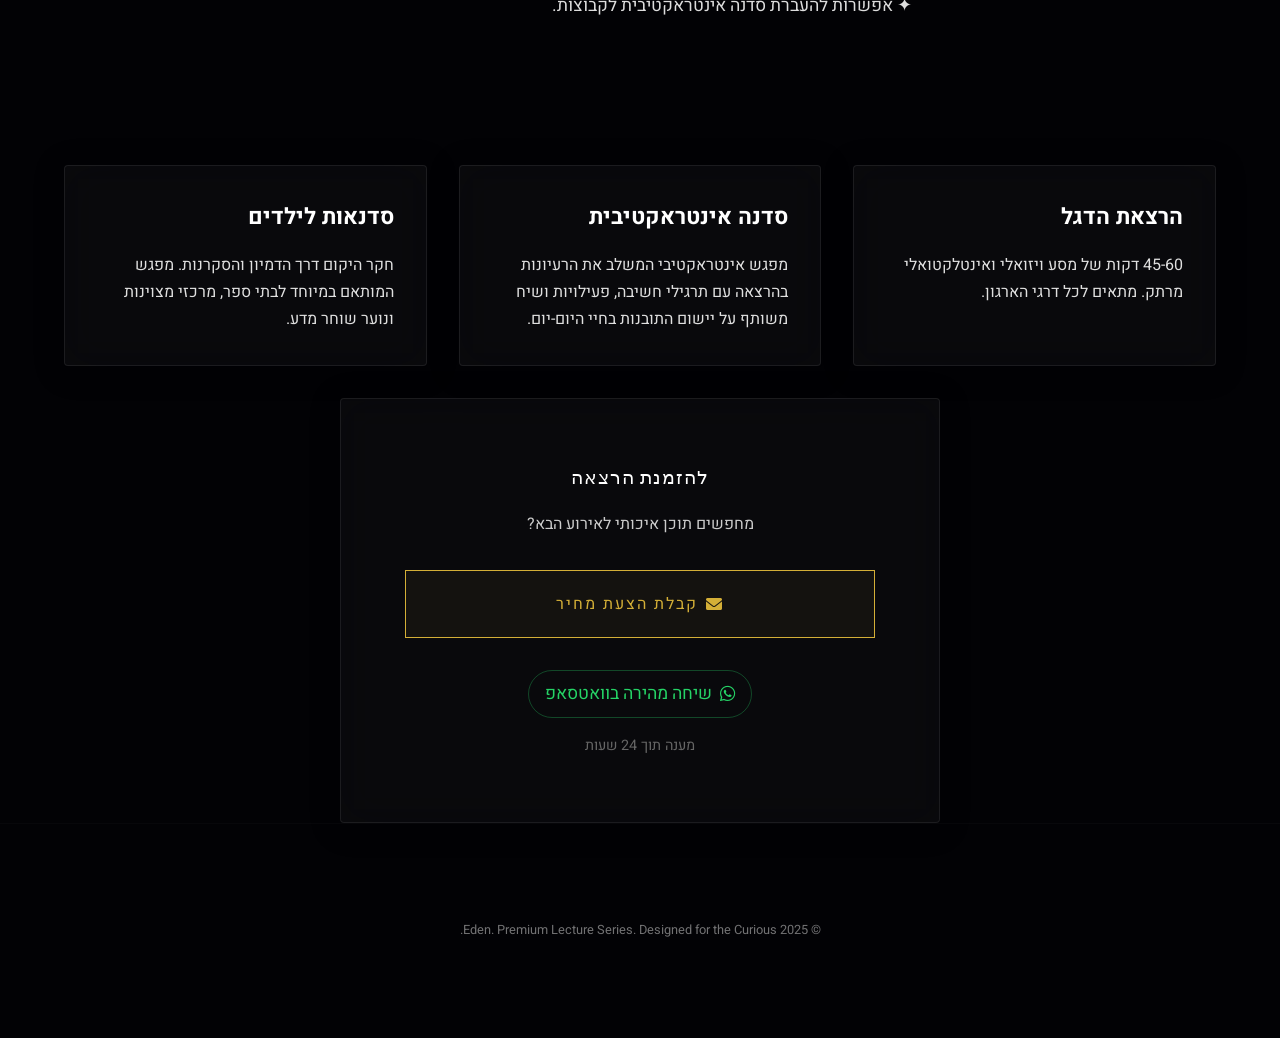
==== commit e25e91ae: "Resize accessibility toggle on mobile to 34px" ====
--- a/index.html
+++ b/index.html
@@ -1059,8 +1059,13 @@
             }
 
             #a11y-toggle {
-                width: 40px;
-                height: 40px;
+                width: 34px;
+                height: 34px;
+            }
+
+            #a11y-toggle svg {
+                width: 18px;
+                height: 18px;
             }
 
             .a11y-panel {
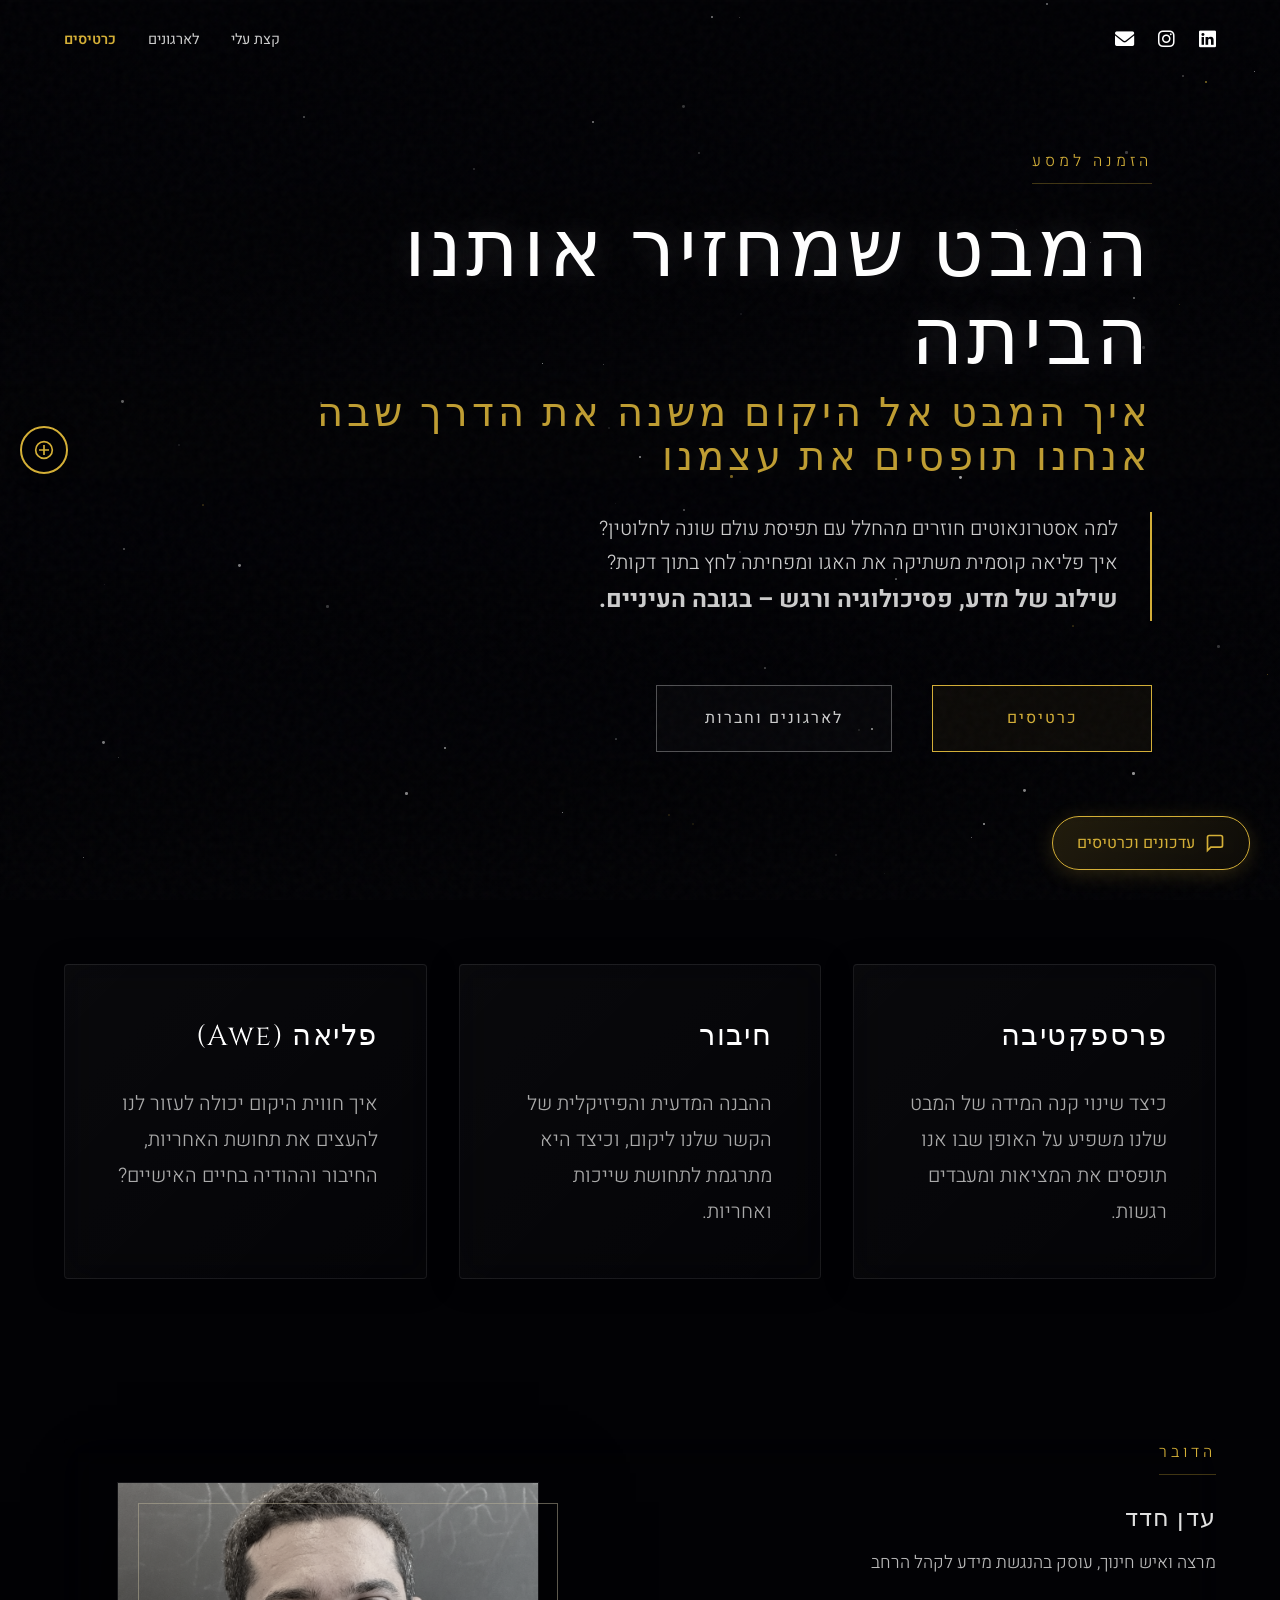
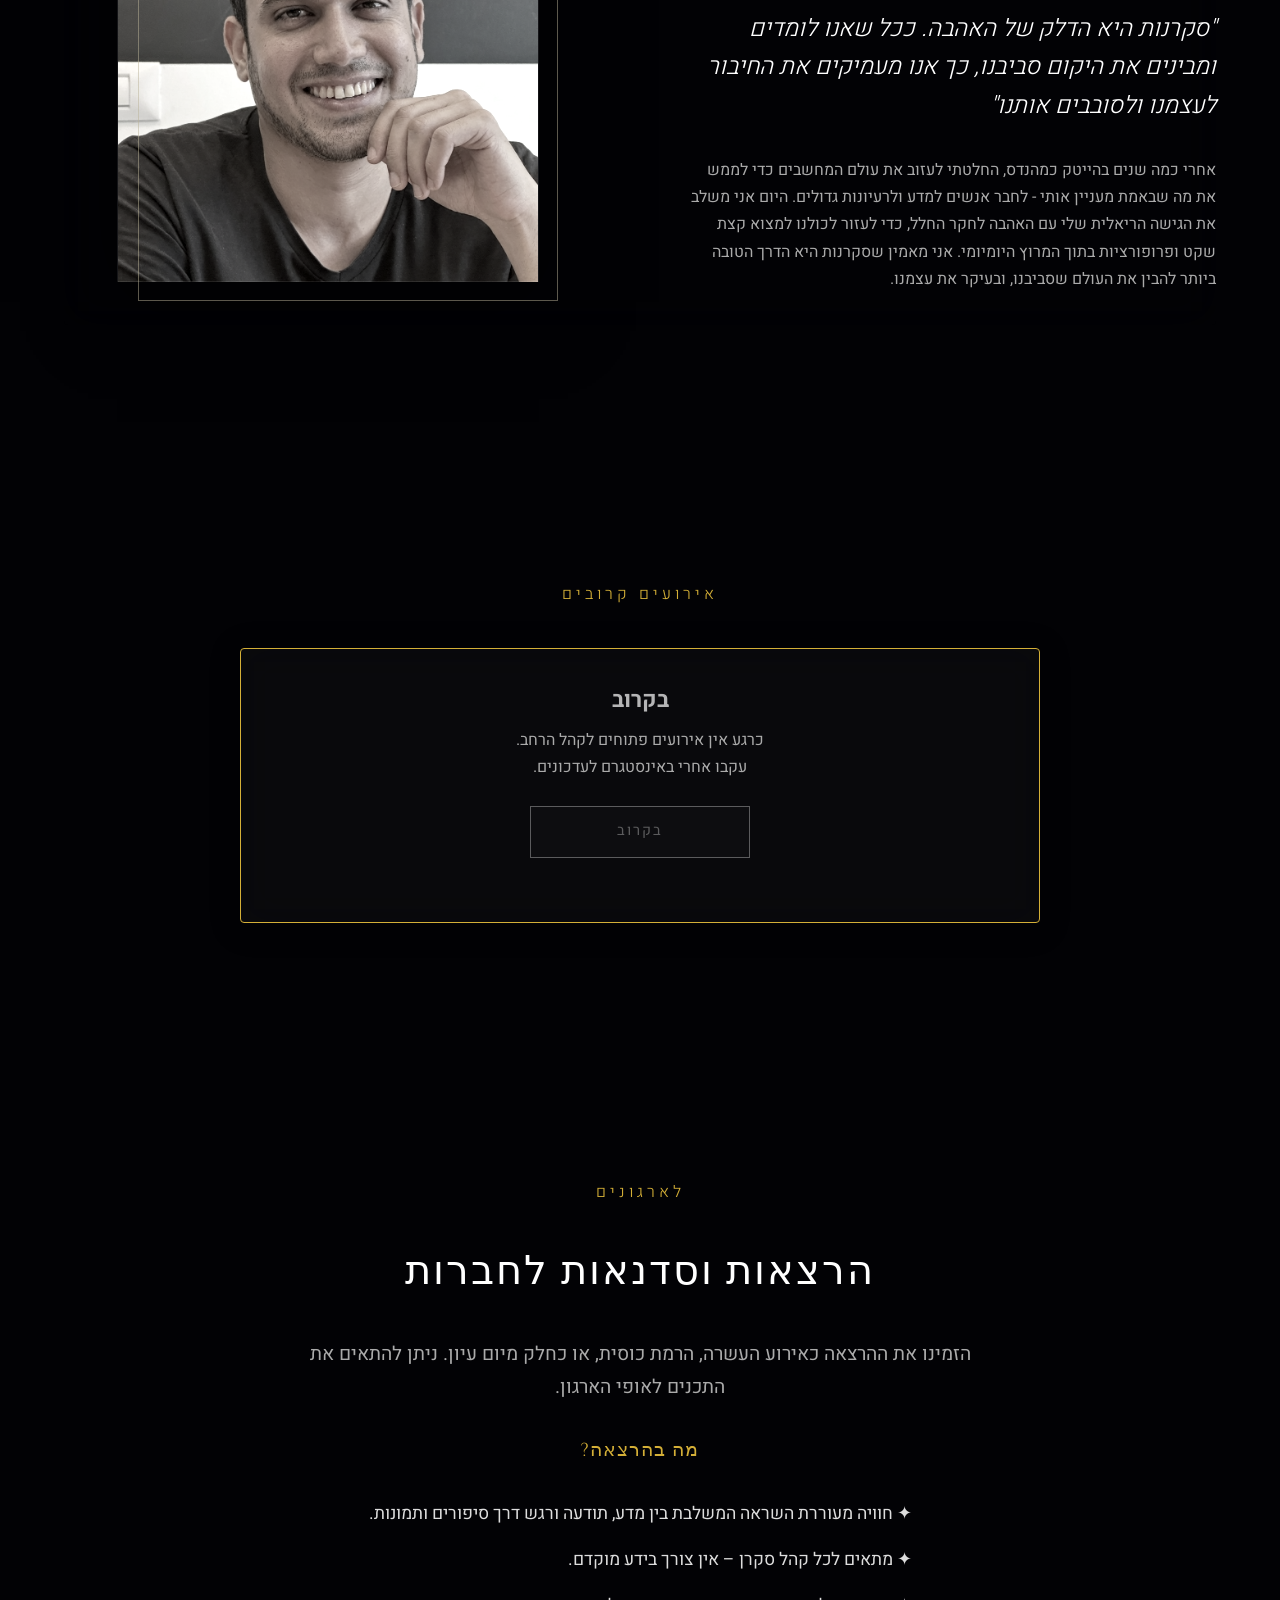
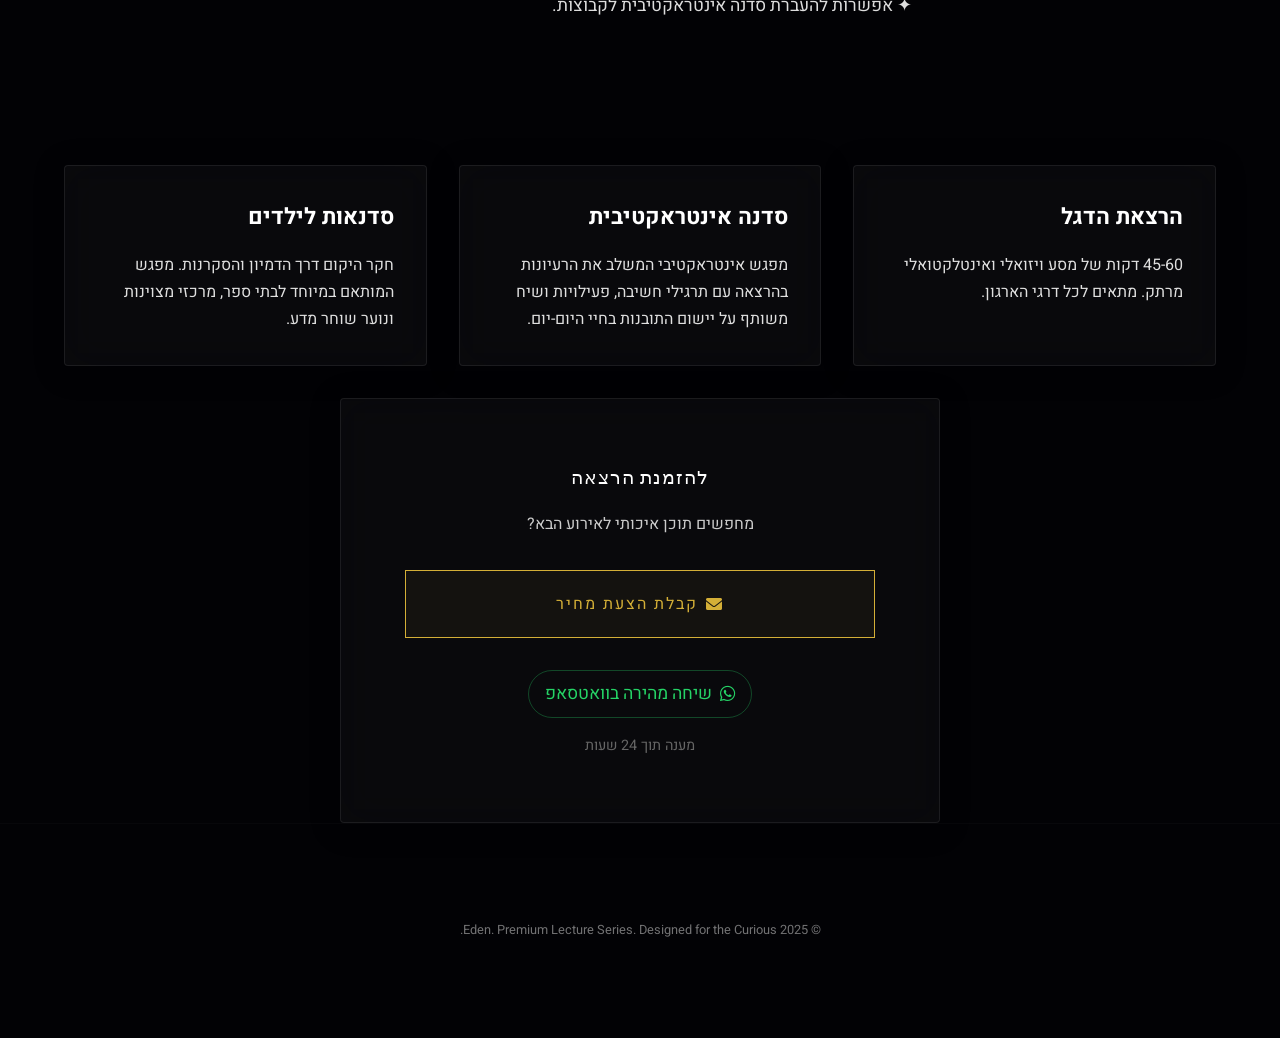
==== commit f7b6aa67: "Integrate Google Sheets as lead database" ====
--- a/index.html
+++ b/index.html
@@ -1261,24 +1261,51 @@
                 container.classList.toggle('lead-form-collapsed');
             });
 
+
             form.addEventListener('submit', (e) => {
                 e.preventDefault();
 
-                const formData = {
+                const submitBtn = form.querySelector('.lead-submit-btn');
+                const originalBtnText = submitBtn.innerHTML;
+                const scriptURL = 'https://script.google.com/macros/s/AKfycby8lBQV9CyCN8p9mqIF1RVReJOTdUOLvGamT0aUK7m6eQaqHREz-bK7GLOZ58E3SOslfA/exec';
+
+                // Loading State
+                submitBtn.innerHTML = '<i class="fas fa-spinner fa-spin"></i> שולח...';
+                submitBtn.style.opacity = '0.7';
+                submitBtn.disabled = true;
+
+                const inputData = {
                     name: document.getElementById('lead-name').value,
                     email: document.getElementById('lead-email').value,
                     phone: document.getElementById('lead-phone').value,
-                    message: document.getElementById('lead-message').value,
-                    timestamp: new Date().toISOString()
+                    message: document.getElementById('lead-message').value
                 };
 
-                // Here you would normally send to your backend/CRM
-                console.log('Lead submitted:', formData);
-
-                // Show success message
-                alert('תודה! ניצור איתך קשר בקרוב.');
-                form.reset();
-                toggle.click(); // Close the form
+                // Send to Google Sheets
+                fetch(scriptURL, {
+                    method: 'POST',
+                    mode: 'no-cors', // Important for Google Apps Script
+                    headers: {
+                        'Content-Type': 'application/x-www-form-urlencoded',
+                    },
+                    body: new URLSearchParams(inputData)
+                })
+                    .then(response => {
+                        // Success (with no-cors we assume success if no network error)
+                        alert('תודה! הפרטים נשלחו בהצלחה וניצור איתך קשר בקרוב.');
+                        form.reset();
+                        toggle.click(); // Close the form
+                    })
+                    .catch(error => {
+                        console.error('Error!', error.message);
+                        alert('אירעה שגיאה בשליחת הטופס. נסה שוב או פנה בוואטסאפ.');
+                    })
+                    .finally(() => {
+                        // Reset Button
+                        submitBtn.innerHTML = originalBtnText;
+                        submitBtn.style.opacity = '1';
+                        submitBtn.disabled = false;
+                    });
             });
 
             // Close on outside click
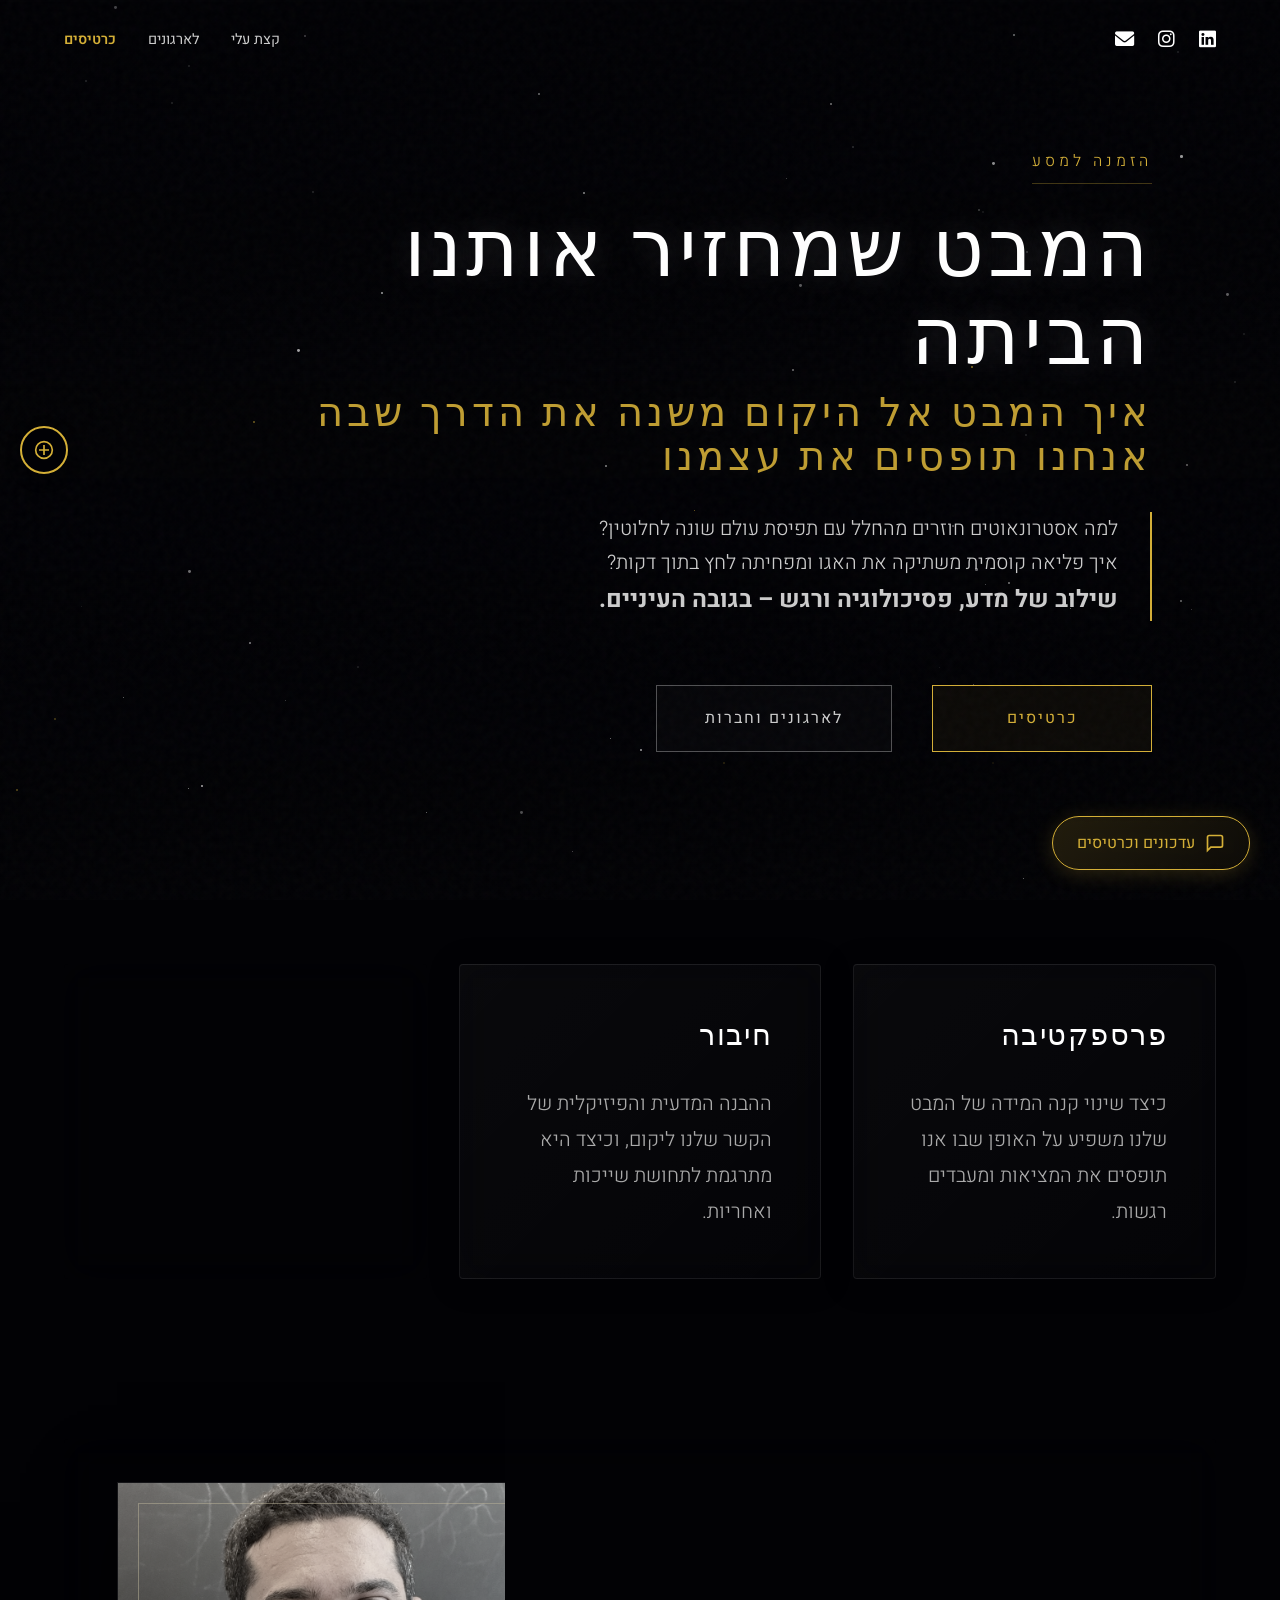
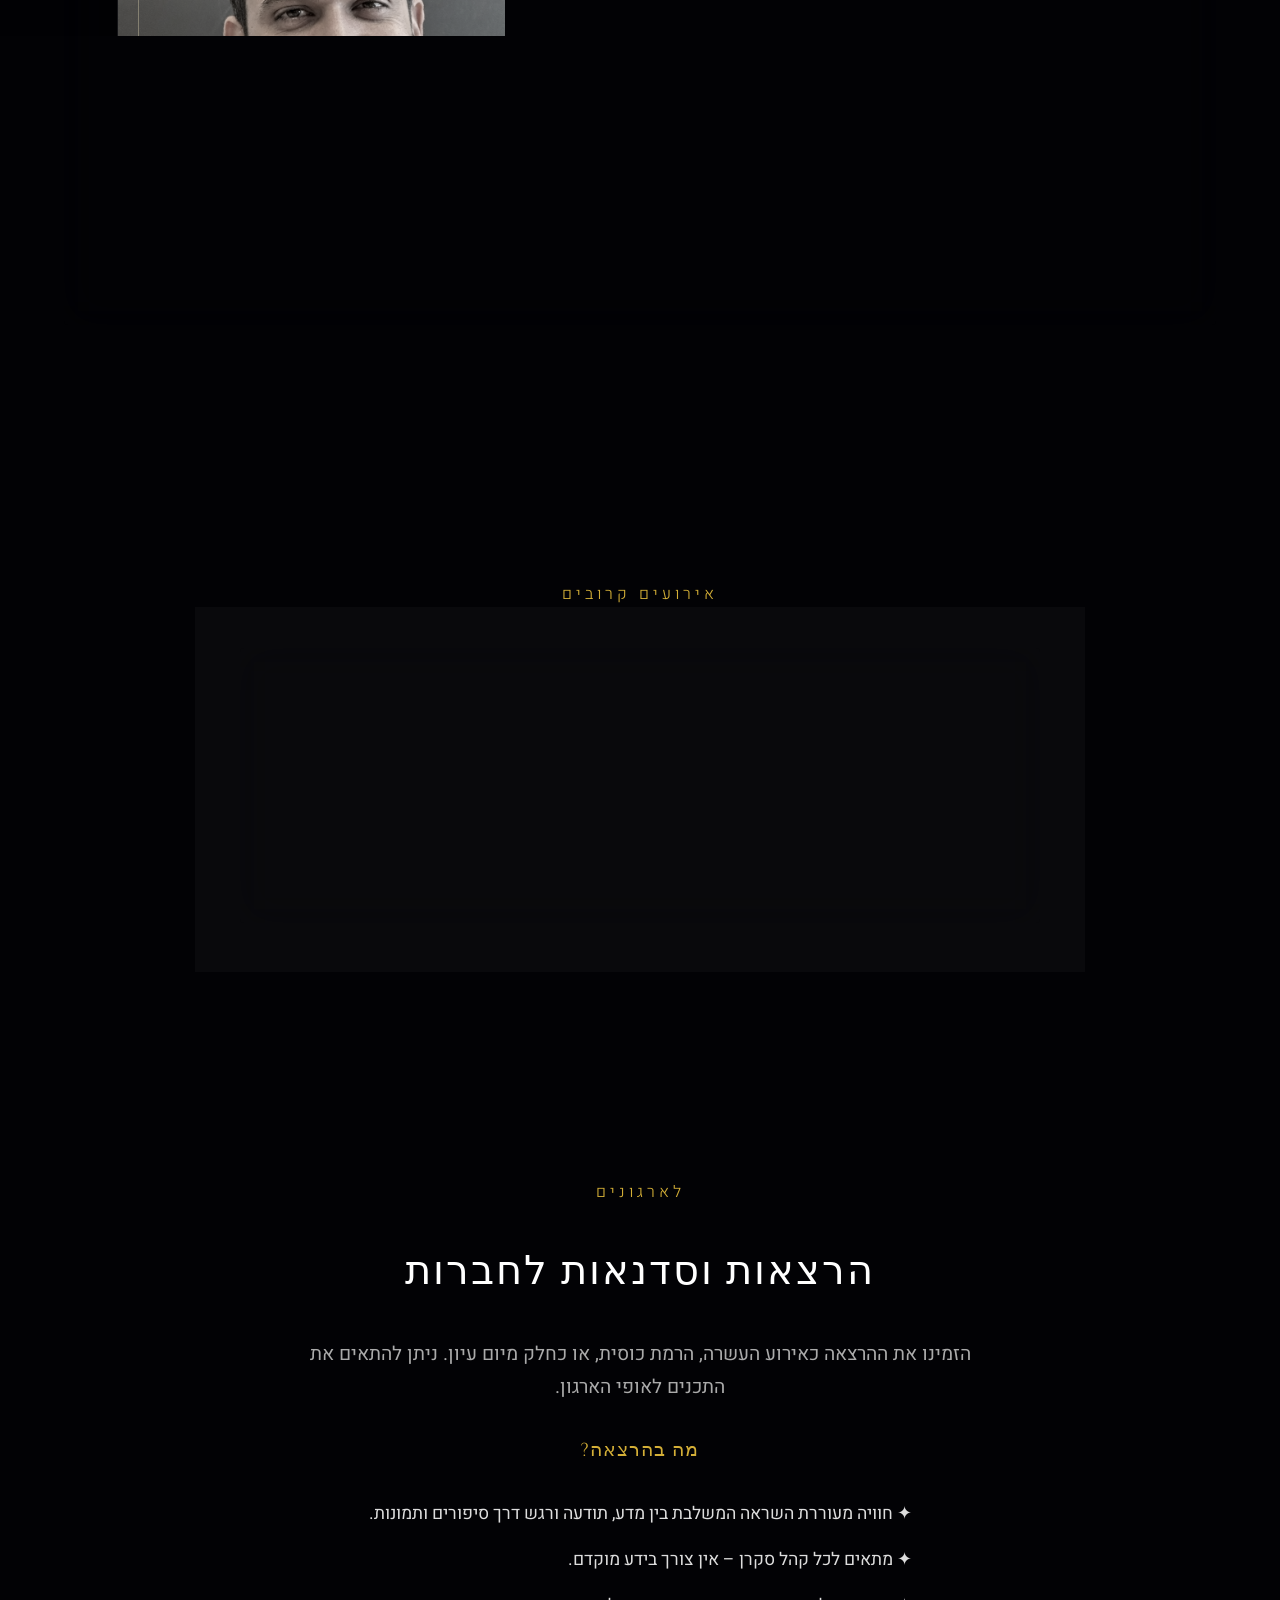
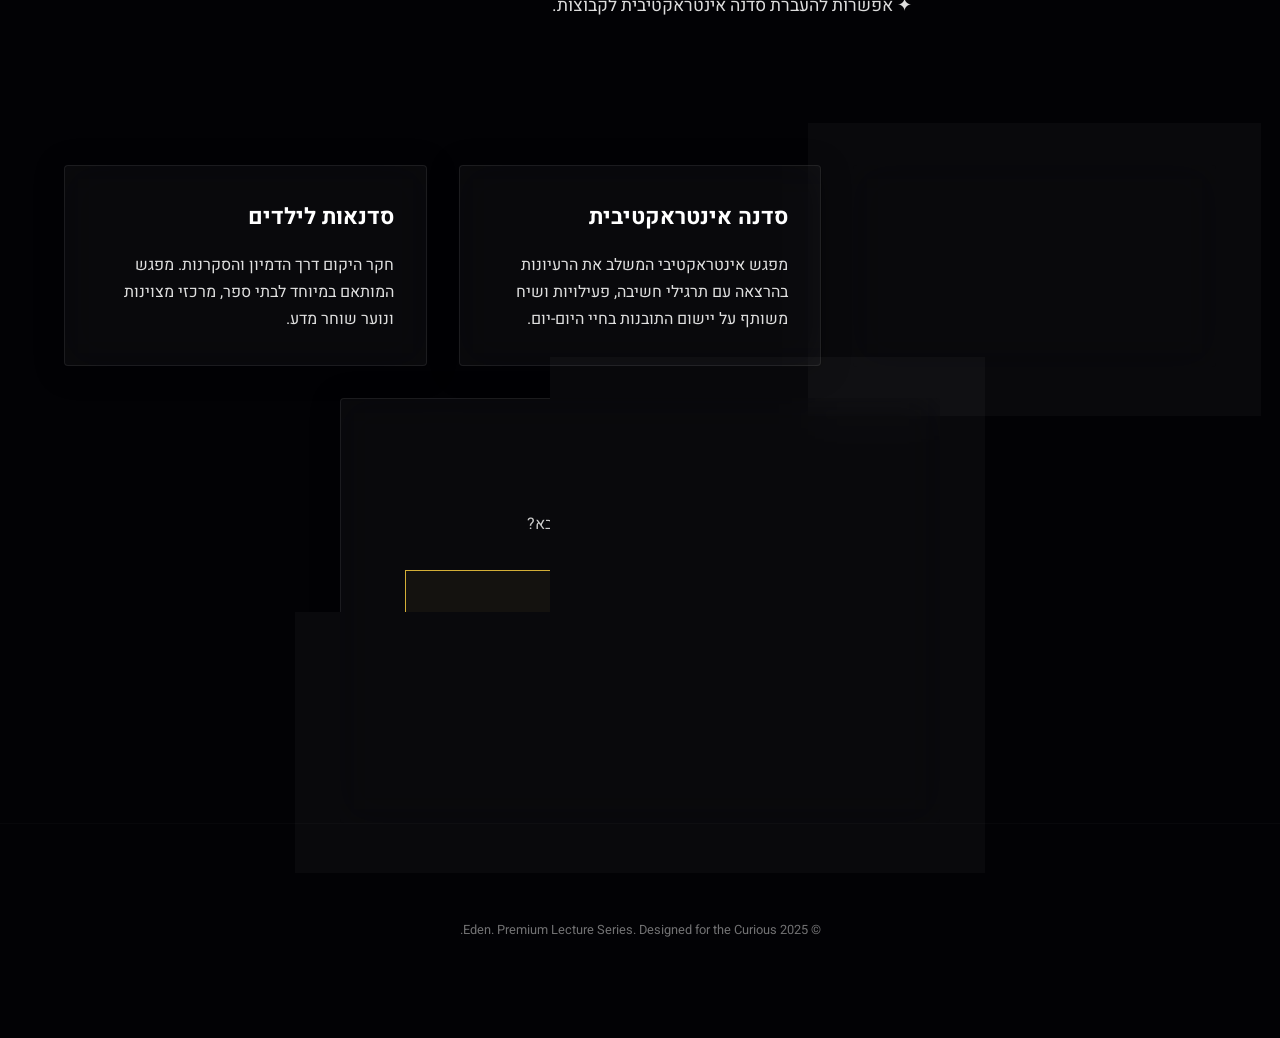
==== commit 744dd3f9: "Update upcoming events text to suggest WhatsApp group and newsletter" ====
--- a/index.html
+++ b/index.html
@@ -1451,7 +1451,7 @@
                         <h4 style="color: #fff; font-size: 1.4rem; margin-bottom: 0.5rem; opacity: 0.7;">בקרוב</h4>
                         <p style="color: #aaa; font-size: 1rem; margin-bottom: 1.5rem;">
                             כרגע אין אירועים פתוחים לקהל הרחב.
-                            <br>עקבו אחרי באינסטגרם לעדכונים.
+                            <br>הצטרפו לקבוצה השקטה בווטסאפ או הרשמו לרשימת התפוצה לעדכונים.
                         </p>
                         <div class="btn-glow"
                             style="font-size: 0.9rem; padding: 0.8rem 2.5rem; margin: 0; opacity: 0.5; cursor: not-allowed; filter: grayscale(1);">
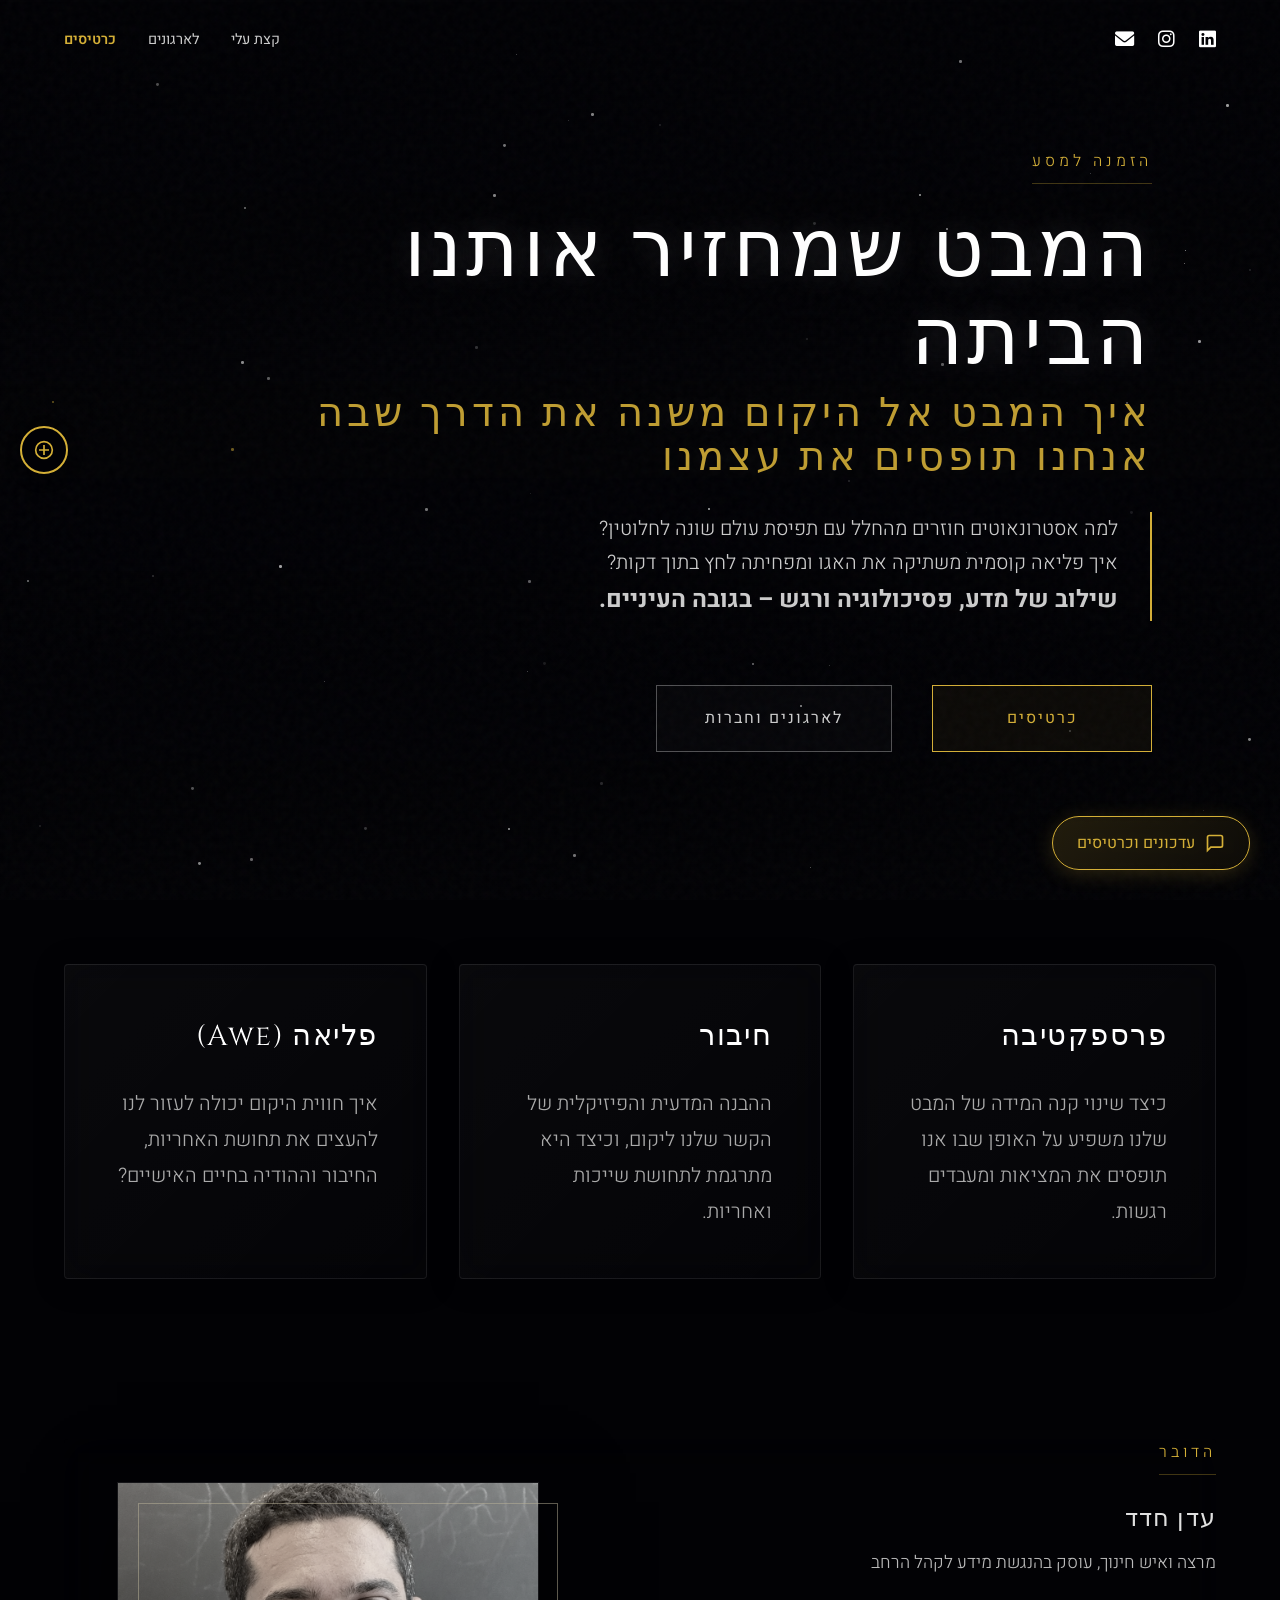
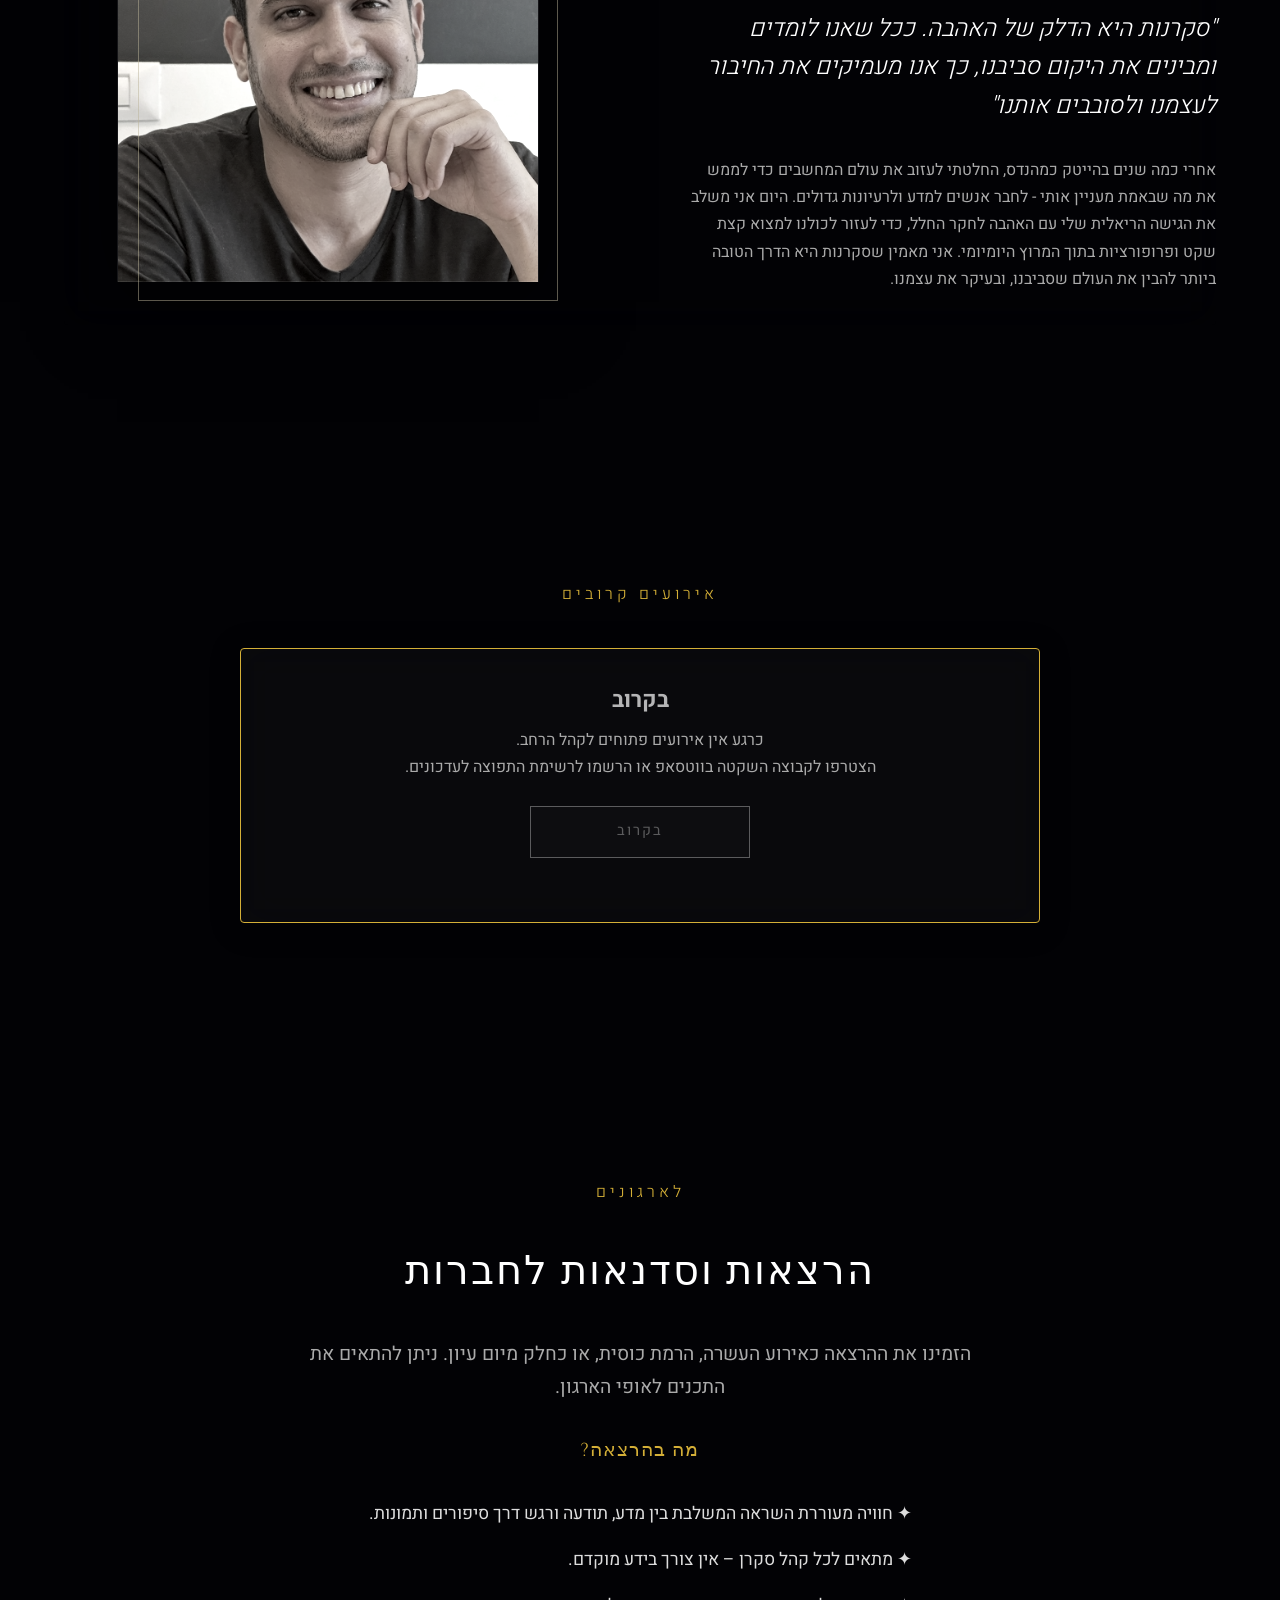
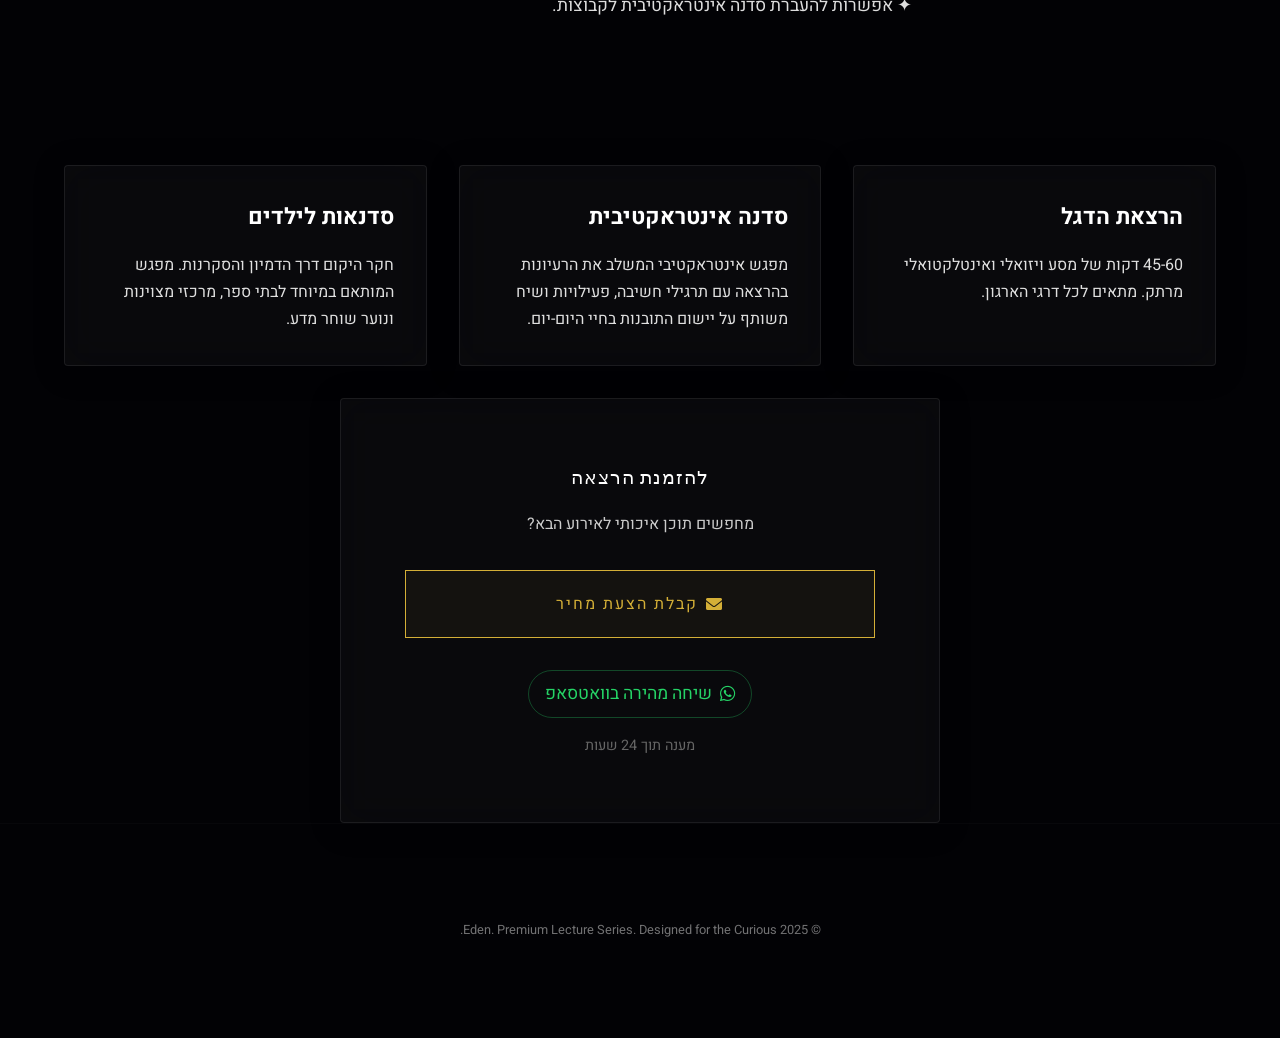
==== commit 708e3dfa: "Update Google Sheet script URL per user request" ====
--- a/index.html
+++ b/index.html
@@ -1267,7 +1267,7 @@
 
                 const submitBtn = form.querySelector('.lead-submit-btn');
                 const originalBtnText = submitBtn.innerHTML;
-                const scriptURL = 'https://script.google.com/macros/s/AKfycby8lBQV9CyCN8p9mqIF1RVReJOTdUOLvGamT0aUK7m6eQaqHREz-bK7GLOZ58E3SOslfA/exec';
+                const scriptURL = 'https://script.google.com/macros/s/AKfycbwEzl54k7tsF9e85H8zsbCoElwnUOoOeC5PHfBsXTZRfvcqHsu6_P_5pzwkD-CQJ-KdNA/exec';
 
                 // Loading State
                 submitBtn.innerHTML = '<i class="fas fa-spinner fa-spin"></i> שולח...';
